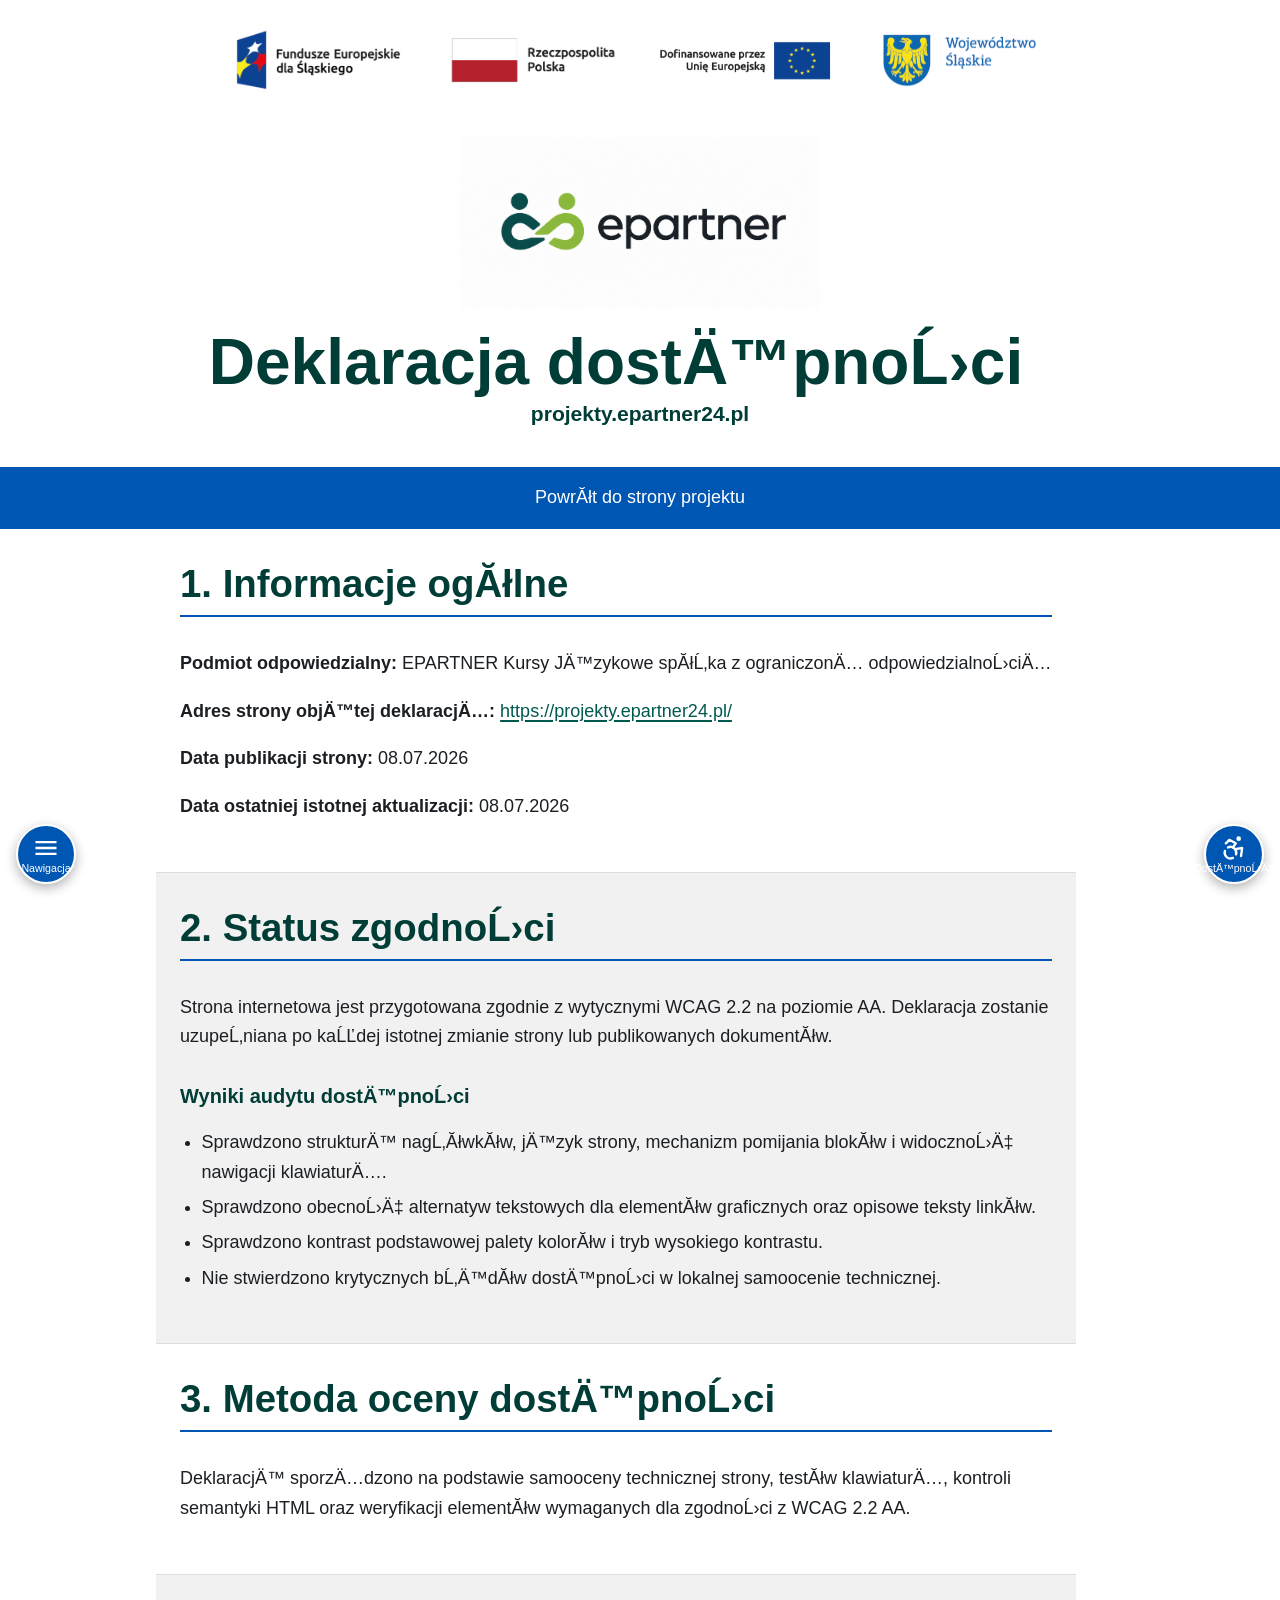
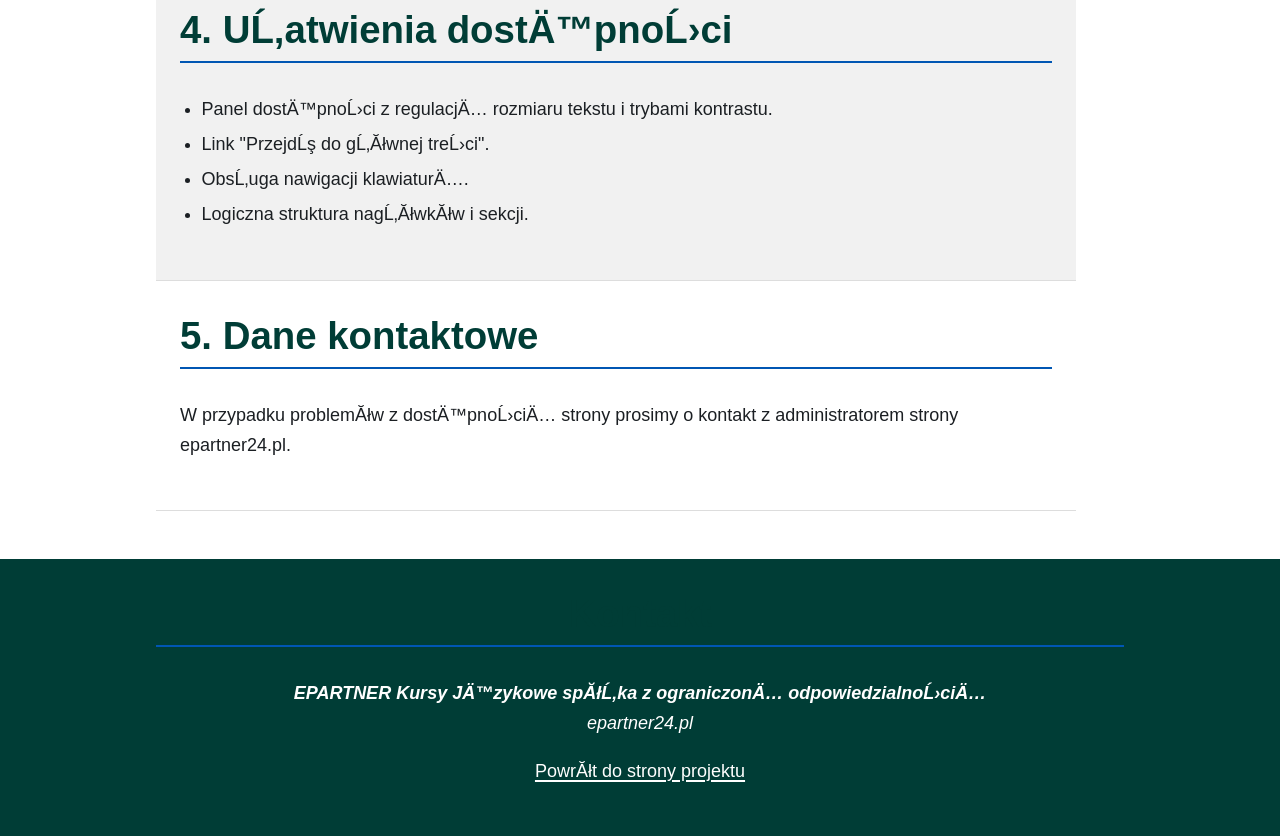
==== pages/deklaracja-dostepnosci.html @ f1dae32f "feat: initial projects epartner site" ====
﻿<!DOCTYPE html>
<html lang="pl">
<head>
    <meta charset="UTF-8">
    <meta name="viewport" content="width=device-width, initial-scale=1.0">
    <title>Deklaracja dostÄ™pnoĹ›ci - projekty.epartner24.pl</title>
    <meta name="description" content="Deklaracja dostÄ™pnoĹ›ci strony projekty.epartner24.pl.">
    <link rel="stylesheet" href="../css/styles.css">
    <link rel="stylesheet" href="../css/epartner.css">
</head>
<body data-theme="normal">
    <div class="panel-toggles">
        <button id="nav-panel-toggle" class="panel-toggle-btn left" aria-label="OtwĂłrz panel nawigacji"
            aria-controls="nav-panel" aria-expanded="false">
            <svg xmlns="http://www.w3.org/2000/svg" viewBox="0 0 24 24" fill="currentColor" aria-hidden="true">
                <path d="M3 18h18v-2H3v2zm0-5h18v-2H3v2zm0-7v2h18V6H3z"></path>
            </svg>
            <span>Nawigacja</span>
        </button>
        <button id="a11y-panel-toggle" class="panel-toggle-btn right" aria-label="OtwĂłrz panel dostÄ™pnoĹ›ci"
            aria-controls="a11y-panel" aria-expanded="false">
            <svg xmlns="http://www.w3.org/2000/svg" width="24" height="24" viewBox="0 0 24 24" fill="none"
                stroke="currentColor" stroke-width="2" stroke-linecap="round" stroke-linejoin="round"
                class="lucide lucide-accessibility-icon lucide-accessibility" aria-hidden="true">
                <circle cx="16" cy="4" r="1" />
                <path d="m18 19 1-7-6 1" />
                <path d="m5 8 3-3 5.5 3-2.36 3.5" />
                <path d="M4.24 14.5a5 5 0 0 0 6.88 6" />
                <path d="M13.76 17.5a5 5 0 0 0-6.88-6" />
            </svg>
            <span>DostÄ™pnoĹ›Ä‡</span>
        </button>
    </div>

    <div id="nav-panel" class="side-panel left" role="dialog" aria-modal="true" aria-labelledby="nav-panel-title"
        hidden>
        <div class="panel-header">
            <h3 id="nav-panel-title" tabindex="-1">Szybka nawigacja</h3>
            <button class="close-panel-btn" aria-label="Zamknij panel nawigacji">&times;</button>
        </div>
        <ul id="nav-panel-list">
        </ul>
    </div>

    <div id="a11y-panel" class="side-panel right" role="dialog" aria-modal="true" aria-labelledby="a11y-panel-title"
        hidden>
        <div class="panel-header">
            <h3 id="a11y-panel-title" tabindex="-1">Panel DostÄ™pnoĹ›ci</h3>
            <button class="close-panel-btn" aria-label="Zamknij panel dostÄ™pnoĹ›ci">&times;</button>
        </div>
        <div class="panel-content">
            <div class="control-group">
                <h4>Rozmiar czcionki</h4>
                <div class="font-controls">
                    <button id="font-decrease">A-</button>
                    <span id="font-size-value">100%</span>
                    <button id="font-increase">A+</button>
                </div>
            </div>
            <div class="control-group">
                <h4>Tryb wyĹ›wietlania</h4>
                <div class="theme-controls">
                    <button data-theme="normal" class="active">Normalny</button>
                    <button data-theme="high-contrast">Kontrast</button>
                    <button data-theme="monochrome">Monochromatyczny</button>
                    <button data-theme="dark">Ciemny</button>
                </div>
            </div>
            <div class="control-group">
                <h4>Czytanie tekstu</h4>
                <button id="reading-toggle" aria-pressed="false">WĹ‚Ä…cz czytanie</button>
            </div>
            <div class="control-group">
                <button id="reset-settings">Resetuj ustawienia</button>
            </div>
        </div>
    </div>

    <div id="keyboard-modal" class="modal-overlay" role="dialog" aria-modal="true"
        aria-labelledby="keyboard-modal-title" hidden>
        <div class="modal-content">
            <div class="modal-header">
                <h2 id="keyboard-modal-title" tabindex="-1">Nawigacja klawiaturÄ… jest aktywna</h2>
                <button class="close-modal-btn" aria-label="Zamknij okno">&times;</button>
            </div>
            <div class="modal-body">
                <p>UĹĽyj klawisza <strong>Tab</strong>, aby przechodziÄ‡ do kolejnych elementĂłw lub <strong>Shift + Tab</strong>, aby siÄ™ cofaÄ‡.</p>
                <p>Aby wĹ‚Ä…czyÄ‡ tryb czytania na gĹ‚os, otwĂłrz panel dostÄ™pnoĹ›ci i aktywuj opcjÄ™ "WĹ‚Ä…cz czytanie".</p>
                <p>WciĹ›nij <strong>Escape</strong>, aby zamknÄ…Ä‡ to okno.</p>
            </div>
        </div>
    </div>
    <a class="skip-link" href="#main-content">PrzejdĹş do gĹ‚Ăłwnej treĹ›ci</a>
    <header class="epartner-header">
        <div class="container">
            <div class="logos" role="img" aria-label="Logotypy: Fundusze Europejskie dla ĹšlÄ…skiego, Rzeczpospolita Polska, Unia Europejska, WojewĂłdztwo ĹšlÄ…skie">
                <img src="../media/images/kolory-pion-slaskie-rgb.png" alt="" aria-hidden="true">
                <img src="../media/images/kolory-pion-rzeczpospolita-polska-rgb.png" alt="" aria-hidden="true">
                <img src="../media/images/kolory-pion-unia-europejska-rgb.png" alt="" aria-hidden="true">
                <img src="../media/images/kolory-pion-wojewodztwo-slaskie.png" alt="" aria-hidden="true">
            </div>
            <a class="brand-link" href="../index.html" aria-label="Strona gĹ‚Ăłwna projektĂłw epartner">
                <img class="epartner-wordmark" src="../media/epartner-logo.png" alt="epartner">
            </a>
            <h1>Deklaracja dostÄ™pnoĹ›ci</h1>
            <h2 class="subtitle">projekty.epartner24.pl</h2>
        </div>
    </header>

    <nav aria-label="Nawigacja powrotu">
        <div class="container">
            <ul>
                <li><a href="../index.html">PowrĂłt do strony projektu</a></li>
            </ul>
        </div>
    </nav>

    <main id="main-content" class="container">
        <section id="a11y-informacje-ogolne" aria-labelledby="a11y-informacje-ogolne-heading">
            <h2 id="a11y-informacje-ogolne-heading">1. Informacje ogĂłlne</h2>
            <p><strong>Podmiot odpowiedzialny:</strong> EPARTNER Kursy JÄ™zykowe spĂłĹ‚ka z ograniczonÄ… odpowiedzialnoĹ›ciÄ…</p>
            <p><strong>Adres strony objÄ™tej deklaracjÄ…:</strong> <a href="https://projekty.epartner24.pl/">https://projekty.epartner24.pl/</a></p>
            <p><strong>Data publikacji strony:</strong> <time datetime="2026-07-08">08.07.2026</time></p>
            <p><strong>Data ostatniej istotnej aktualizacji:</strong> <time datetime="2026-07-08">08.07.2026</time></p>
        </section>

        <section id="a11y-status" aria-labelledby="a11y-status-heading">
            <h2 id="a11y-status-heading">2. Status zgodnoĹ›ci</h2>
            <p>Strona internetowa jest przygotowana zgodnie z wytycznymi WCAG 2.2 na poziomie AA. Deklaracja zostanie uzupeĹ‚niana po kaĹĽdej istotnej zmianie strony lub publikowanych dokumentĂłw.</p>
            <h3>Wyniki audytu dostÄ™pnoĹ›ci</h3>
            <ul>
                <li>Sprawdzono strukturÄ™ nagĹ‚ĂłwkĂłw, jÄ™zyk strony, mechanizm pomijania blokĂłw i widocznoĹ›Ä‡ nawigacji klawiaturÄ….</li>
                <li>Sprawdzono obecnoĹ›Ä‡ alternatyw tekstowych dla elementĂłw graficznych oraz opisowe teksty linkĂłw.</li>
                <li>Sprawdzono kontrast podstawowej palety kolorĂłw i tryb wysokiego kontrastu.</li>
                <li>Nie stwierdzono krytycznych bĹ‚Ä™dĂłw dostÄ™pnoĹ›ci w lokalnej samoocenie technicznej.</li>
            </ul>
        </section>

        <section id="a11y-metodologia" aria-labelledby="a11y-metodologia-heading">
            <h2 id="a11y-metodologia-heading">3. Metoda oceny dostÄ™pnoĹ›ci</h2>
            <p>DeklaracjÄ™ sporzÄ…dzono na podstawie samooceny technicznej strony, testĂłw klawiaturÄ…, kontroli semantyki HTML oraz weryfikacji elementĂłw wymaganych dla zgodnoĹ›ci z WCAG 2.2 AA.</p>
        </section>

        <section id="a11y-ulatwienia" aria-labelledby="a11y-ulatwienia-heading">
            <h2 id="a11y-ulatwienia-heading">4. UĹ‚atwienia dostÄ™pnoĹ›ci</h2>
            <ul>
                <li>Panel dostÄ™pnoĹ›ci z regulacjÄ… rozmiaru tekstu i trybami kontrastu.</li>
                <li>Link "PrzejdĹş do gĹ‚Ăłwnej treĹ›ci".</li>
                <li>ObsĹ‚uga nawigacji klawiaturÄ….</li>
                <li>Logiczna struktura nagĹ‚ĂłwkĂłw i sekcji.</li>
            </ul>
        </section>

        <section id="a11y-kontakt" aria-labelledby="a11y-kontakt-heading">
            <h2 id="a11y-kontakt-heading">5. Dane kontaktowe</h2>
            <p>W przypadku problemĂłw z dostÄ™pnoĹ›ciÄ… strony prosimy o kontakt z administratorem strony epartner24.pl.</p>
        </section>
    </main>

    <footer id="kontakt" class="site-footer">
        <div class="container">
            <h2>Kontakt</h2>
            <address>
                <strong>EPARTNER Kursy JÄ™zykowe spĂłĹ‚ka z ograniczonÄ… odpowiedzialnoĹ›ciÄ…</strong><br>
                epartner24.pl
            </address>
            <p><a href="../index.html">PowrĂłt do strony projektu</a></p>
        </div>
    </footer>
    <script src="../js/main.js"></script>
</body>
</html>
---- css/styles.css ----
:root {
    --text-color: #333;
    --background-color: #fff;
    --primary-color: #0056b3;
    --header-bg: #f8f9fa;
    --section-bg-odd: #ffffff;
    --section-bg-even: #f1f1f1;
    --border-color: #ddd;
    --focus-outline: #0056b3;
    --focus-bg: #0056b3;
    --focus-text: #ffffff;
}

body[data-theme="high-contrast"] {
    --text-color: #000;
    --background-color: #fff;
    --primary-color: #000;
    --header-bg: #fff;
    --section-bg-odd: #fff;
    --section-bg-even: #fff;
    --border-color: #000;
    --focus-outline: #0000ff;
    --focus-bg: #0000ff;
    --focus-text: #ffff00;
}
body[data-theme="monochrome"] {
    --text-color: #000;
    --background-color: #fff;
    --primary-color: #000;
    --header-bg: #f0f0f0;
    --section-bg-odd: #fff;
    --section-bg-even: #f0f0f0;
    --border-color: #000;
    --focus-outline: #000;
    --focus-bg: #000;
    --focus-text: #fff;
}
body[data-theme="dark"] {
    --text-color: #eee;
    --background-color: #121212;
    --primary-color: #bb86fc;
    --header-bg: #1e1e1e;
    --section-bg-odd: #1e1e1e;
    --section-bg-even: #2a2a2a;
    --border-color: #555;
    --focus-outline: #03dac6;
    --focus-bg: #03dac6;
    --focus-text: #000;
}
body[data-theme="dark"] nav a {
    color: #e0e0e0;
}
body[data-theme="dark"] .panel-toggle-btn {
    background-color: var(--primary-color);
    color: #000;
}

/* POPRAWKA: Kolory panelu dostępności w trybie ciemnym */
body[data-theme="dark"] .panel-content,
body[data-theme="dark"] .panel-content h4,
body[data-theme="dark"] .panel-content button,
body[data-theme="dark"] .panel-content span {
    color: var(--text-color);
}
body[data-theme="dark"] .panel-content button {
    background-color: var(--section-bg-even);
    border-color: var(--border-color);
}

/* POPRAWKA: Filtr monochromatyczny tylko na treść, nie na panele */
body.monochrome > header,
body.monochrome > nav,
body.monochrome > main,
body.monochrome > footer {
    filter: grayscale(100%);
}

body { font-family: -apple-system, BlinkMacSystemFont, "Segoe UI", Roboto, Helvetica, Arial, sans-serif; line-height: 1.6; margin: 0; padding: 0; background-color: var(--background-color); color: var(--text-color); transition: background-color 0.3s, color 0.3s; }
[hidden] { display: none !important; }
.container { max-width: 1000px; margin: 0 auto; padding: 0 1rem; }

/* POPRAWKA: Lepszy, uniwersalny styl fokusu */
*:focus-visible {
    outline: 3px solid var(--focus-outline) !important;
    outline-offset: 2px;
    background-color: var(--focus-bg) !important;
    color: var(--focus-text) !important;
    box-shadow: 0 0 5px var(--focus-outline);
}
*:focus-visible strong, *:focus-visible a { color: inherit !important; }

/* POPRAWKA: Mocniejszy styl fokusu dla nawigacji - widoczny we wszystkich trybach */
nav a:focus-visible {
    outline: 4px solid var(--focus-outline) !important;
    outline-offset: -2px;
    background-color: var(--focus-bg) !important;
    color: var(--focus-text) !important;
    box-shadow: inset 0 0 0 2px var(--focus-text), 0 0 8px var(--focus-outline) !important;
    border-radius: 2px;
}

/* POPRAWKA: Specjalne style dla trybu normalnego i monochromatycznego */
body[data-theme="normal"] nav a:focus-visible,
body[data-theme="monochrome"] nav a:focus-visible {
    outline: 4px solid #000 !important;
    background-color: #000 !important;
    color: #fff !important;
    box-shadow: inset 0 0 0 2px #fff, 0 0 8px #000 !important;
}

body[data-theme="high-contrast"] nav a:focus-visible {
    outline: 4px solid #0000ff !important;
    background-color: #0000ff !important;
    color: #ffff00 !important;
    box-shadow: inset 0 0 0 2px #ffff00, 0 0 8px #0000ff !important;
}

body[data-theme="dark"] nav a:focus-visible {
    outline: 4px solid #03dac6 !important;
    background-color: #03dac6 !important;
    color: #000 !important;
    box-shadow: inset 0 0 0 2px #000, 0 0 8px #03dac6 !important;
}

.skip-link { position: absolute; top: -1000px; left: 10px; background: var(--primary-color); color: white; padding: 10px; z-index: 9999; }
.skip-link:focus { top: 10px; }

.panel-toggles { position: fixed; bottom: 1rem; left: 1rem; right: 1rem; display: flex; justify-content: space-between; z-index: 1998; pointer-events: none; }
.panel-toggle-btn { background: var(--primary-color); color: white; border: 2px solid white; border-radius: 50%; width: 60px; height: 60px; cursor: pointer; display: flex; flex-direction: column; justify-content: center; align-items: center; box-shadow: 0 4px 12px rgba(0,0,0,0.3); pointer-events: auto; }
.panel-toggle-btn svg { width: 28px; height: 28px; }
.panel-toggle-btn span { font-size: 0.8em; }

.side-panel { position: fixed; top: 0; width: 320px; max-width: 90vw; height: 100%; background: var(--background-color); box-shadow: 0 0 20px rgba(0,0,0,0.3); z-index: 2000; display: flex; flex-direction: column; transition: transform 0.3s ease-in-out; border: 1px solid var(--border-color); }
.side-panel.left { left: 0; transform: translateX(-100%); }
.side-panel.right { right: 0; transform: translateX(100%); }
.side-panel:not([hidden]) { transform: translateX(0); }
.panel-header { display: flex; justify-content: space-between; align-items: center; padding: 0.5rem 1rem; border-bottom: 1px solid var(--border-color); background-color: var(--header-bg); }
.panel-header h3 { margin: 0; }
.close-panel-btn { font-size: 1.5rem; background: transparent; border: none; cursor: pointer; padding: 0.5rem; color: var(--text-color); }
.panel-content, #nav-panel-list { padding: 1rem; overflow-y: auto; }
#nav-panel-list { list-style: none; margin: 0; }
#nav-panel-list a { display: block; padding: 0.75rem; text-decoration: none; color: var(--text-color); border-bottom: 1px solid var(--border-color); }

.control-group { margin-bottom: 1.5rem; }
.control-group h4 { margin: 0 0 0.75rem; color: var(--primary-color); }
.font-controls { display: flex; align-items: center; justify-content: space-between; }
/* POPRAWKA: Lepsze stylowanie przycisków A- i A+ */
.font-controls button { 
    font-size: 1rem; 
    width: 45px; 
    height: 40px; 
    display: flex;
    align-items: center;
    justify-content: center;
    font-weight: bold;
    border-radius: 4px;
}
#font-size-value {
    font-weight: bold;
    text-align: center;
    min-width: 50px;
}
.theme-controls { display: grid; grid-template-columns: 1fr 1fr; gap: 0.5rem; }
#reset-settings, #reading-toggle { width: 100%; }
button { padding: 0.5em 1em; cursor: pointer; border: 1px solid var(--border-color); background: var(--section-bg-even); color: var(--text-color); }
.theme-controls button.active { border-color: var(--primary-color); border-width: 2px; }

.modal-overlay { position: fixed; top: 0; left: 0; width: 100%; height: 100%; background: rgba(0,0,0,0.7); z-index: 2500; display: flex; justify-content: center; align-items: center; }
.modal-content { background: var(--background-color); padding: 2rem; border-radius: 8px; max-width: 600px; width: 90%; }
.modal-header { display: flex; justify-content: space-between; align-items: center; border-bottom: 1px solid var(--border-color); padding-bottom: 1rem; margin-bottom: 1rem; }
.close-modal-btn { font-size: 2rem; background: none; border: none; cursor: pointer; color: var(--text-color); }

header, footer { text-align: center; padding: 1.5rem 0; background-color: var(--header-bg); }
.logos { display: flex; flex-wrap: wrap; justify-content: center; align-items: center; gap: 2rem; margin-bottom: 1.5rem; }
/* POPRAWKA: Naprawienie skalowania obrazów w bannerze */
.logos img { 
    max-height: 80px; 
    height: auto; 
    max-width: 180px; 
    object-fit: contain; 
}

/* POPRAWKA: Logo główne - szerokość jak 4 logo + gaps z responsywnością */
.centered-logo img { 
    max-height: 100px; 
    height: auto; 
    /* 4 logo po 180px + 3 gaps po 2rem = 720px + 6rem ≈ 816px */
    max-width: min(816px, 95vw); 
    width: 100%;
    object-fit: contain; 
}

/* Responsywność dla mniejszych ekranów */
@media (max-width: 768px) {
    .logos img {
        max-width: 140px;
        max-height: 60px;
    }
    
    .centered-logo img {
        /* 4 logo po 140px + gaps = 560px + gaps ≈ 650px */
        max-width: min(650px, 95vw);
        max-height: 80px;
    }
}

@media (max-width: 480px) {
    .logos img {
        max-width: 120px;
        max-height: 50px;
    }
    
    .centered-logo img {
        /* Na małych ekranach logo może być mniejsze */
        max-width: 95vw;
        max-height: 70px;
    }
}

nav { background-color: var(--primary-color); }
nav ul { display: flex; justify-content: center; list-style: none; margin: 0; padding: 0; flex-wrap: wrap; }
nav a { color: white; text-decoration: none; padding: 1rem; display: block; }
main { padding: 2rem 0; }
section { padding: 2rem 1.5rem; border-bottom: 1px solid var(--border-color); }
section:nth-of-type(even) { background-color: var(--section-bg-even); }
h2 { border-bottom: 2px solid var(--primary-color); padding-bottom: 0.5rem; margin-top: 0; }
h2.subtitle { border-bottom: none; padding-bottom: 0; font-size: 1.17em; font-weight: bold; }
.document-link-wrapper { margin-bottom: 1rem; }
.file-info { font-size: 0.9rem; color: var(--text-color); opacity: 0.8; }
---- css/epartner.css ----
﻿:root {
  --brand: #00594f;
  --brand-dark: #003d36;
  --accent: #2f7d20;
  --accent-soft: #e8f3e5;
  --text: #1b1f23;
  --muted: #4f5b57;
  --surface: #ffffff;
  --surface-muted: #f4f8f6;
  --border: #c9d8d2;
  --focus: #ffbf47;
}

* {
  box-sizing: border-box;
}

html {
  scroll-behavior: smooth;
}

body {
  margin: 0;
  color: var(--text);
  background: var(--surface);
  font-family: Arial, Helvetica, sans-serif;
  font-size: 18px;
  line-height: 1.65;
}

a {
  color: var(--brand);
  text-decoration-thickness: 0.12em;
  text-underline-offset: 0.18em;
}

a:hover {
  color: var(--accent);
}

a:focus-visible,
button:focus-visible {
  outline: 4px solid var(--focus);
  outline-offset: 4px;
}

.skip-link {
  position: absolute;
  left: 1rem;
  top: 1rem;
  z-index: 10;
  transform: translateY(-180%);
  background: var(--focus);
  color: #111;
  padding: 0.75rem 1rem;
  font-weight: 700;
}

.skip-link:focus {
  transform: translateY(0);
}

.site-header {
  border-bottom: 1px solid var(--border);
  background: var(--surface);
}

.container {
  width: min(1120px, calc(100% - 2rem));
  margin: 0 auto;
}

.header-inner {
  display: flex;
  align-items: center;
  justify-content: space-between;
  gap: 1.5rem;
  padding: 1rem 0;
}

.brand-link {
  display: inline-flex;
  align-items: center;
}

.brand-logo {
  width: min(310px, 58vw);
  height: auto;
  display: block;
}

.top-nav ul {
  display: flex;
  flex-wrap: wrap;
  gap: 0.5rem 1rem;
  margin: 0;
  padding: 0;
  list-style: none;
}

.top-nav a {
  font-weight: 700;
}

.hero {
  background: var(--surface-muted);
  border-bottom: 1px solid var(--border);
  padding: clamp(2rem, 6vw, 4.5rem) 0;
}

.hero p {
  max-width: 760px;
  margin: 1rem 0 0;
  color: var(--muted);
  font-size: clamp(1.05rem, 2vw, 1.25rem);
}

h1,
h2,
h3 {
  line-height: 1.2;
  color: var(--brand-dark);
}

h1 {
  max-width: 920px;
  margin: 0;
  font-size: clamp(2rem, 5vw, 4rem);
}

h2 {
  margin-top: 0;
  font-size: clamp(1.7rem, 3vw, 2.5rem);
}

h3 {
  margin-top: 2rem;
  font-size: 1.25rem;
}

main {
  padding: clamp(2rem, 5vw, 4rem) 0;
}

section {
  max-width: 920px;
}

section ul {
  padding-left: 1.35rem;
}

section li + li {
  margin-top: 0.35rem;
}

.documents {
  margin-top: 2.5rem;
  padding: 1.5rem;
  border: 1px solid var(--border);
  border-radius: 8px;
  background: var(--surface-muted);
}

.documents ul {
  display: grid;
  gap: 0.75rem;
  margin: 1rem 0 0;
  padding: 0;
  list-style: none;
}

.documents a {
  display: block;
  min-height: 44px;
  padding: 0.75rem 1rem;
  border-left: 5px solid var(--accent);
  background: var(--surface);
  color: var(--brand-dark);
  font-weight: 700;
}

.site-footer {
  margin-top: 3rem;
  padding: 2rem 0;
  color: #ffffff;
  background: var(--brand-dark);
}

.site-footer a {
  color: #ffffff;
}

.epartner-header {
  background: var(--surface);
}

.epartner-header .logos {
  margin-bottom: 1rem;
}

.epartner-wordmark {
  width: min(360px, 70vw);
  height: auto;
  display: block;
  margin: 1.5rem auto 1rem;
}

body[data-theme="high-contrast"] .documents a {
  background: #000000;
  color: #ffffff;
  border-color: #ffff00;
}

@media (max-width: 760px) {
  body {
    font-size: 17px;
  }

  .header-inner {
    align-items: flex-start;
    flex-direction: column;
  }

  .top-nav ul {
    flex-direction: column;
  }
}
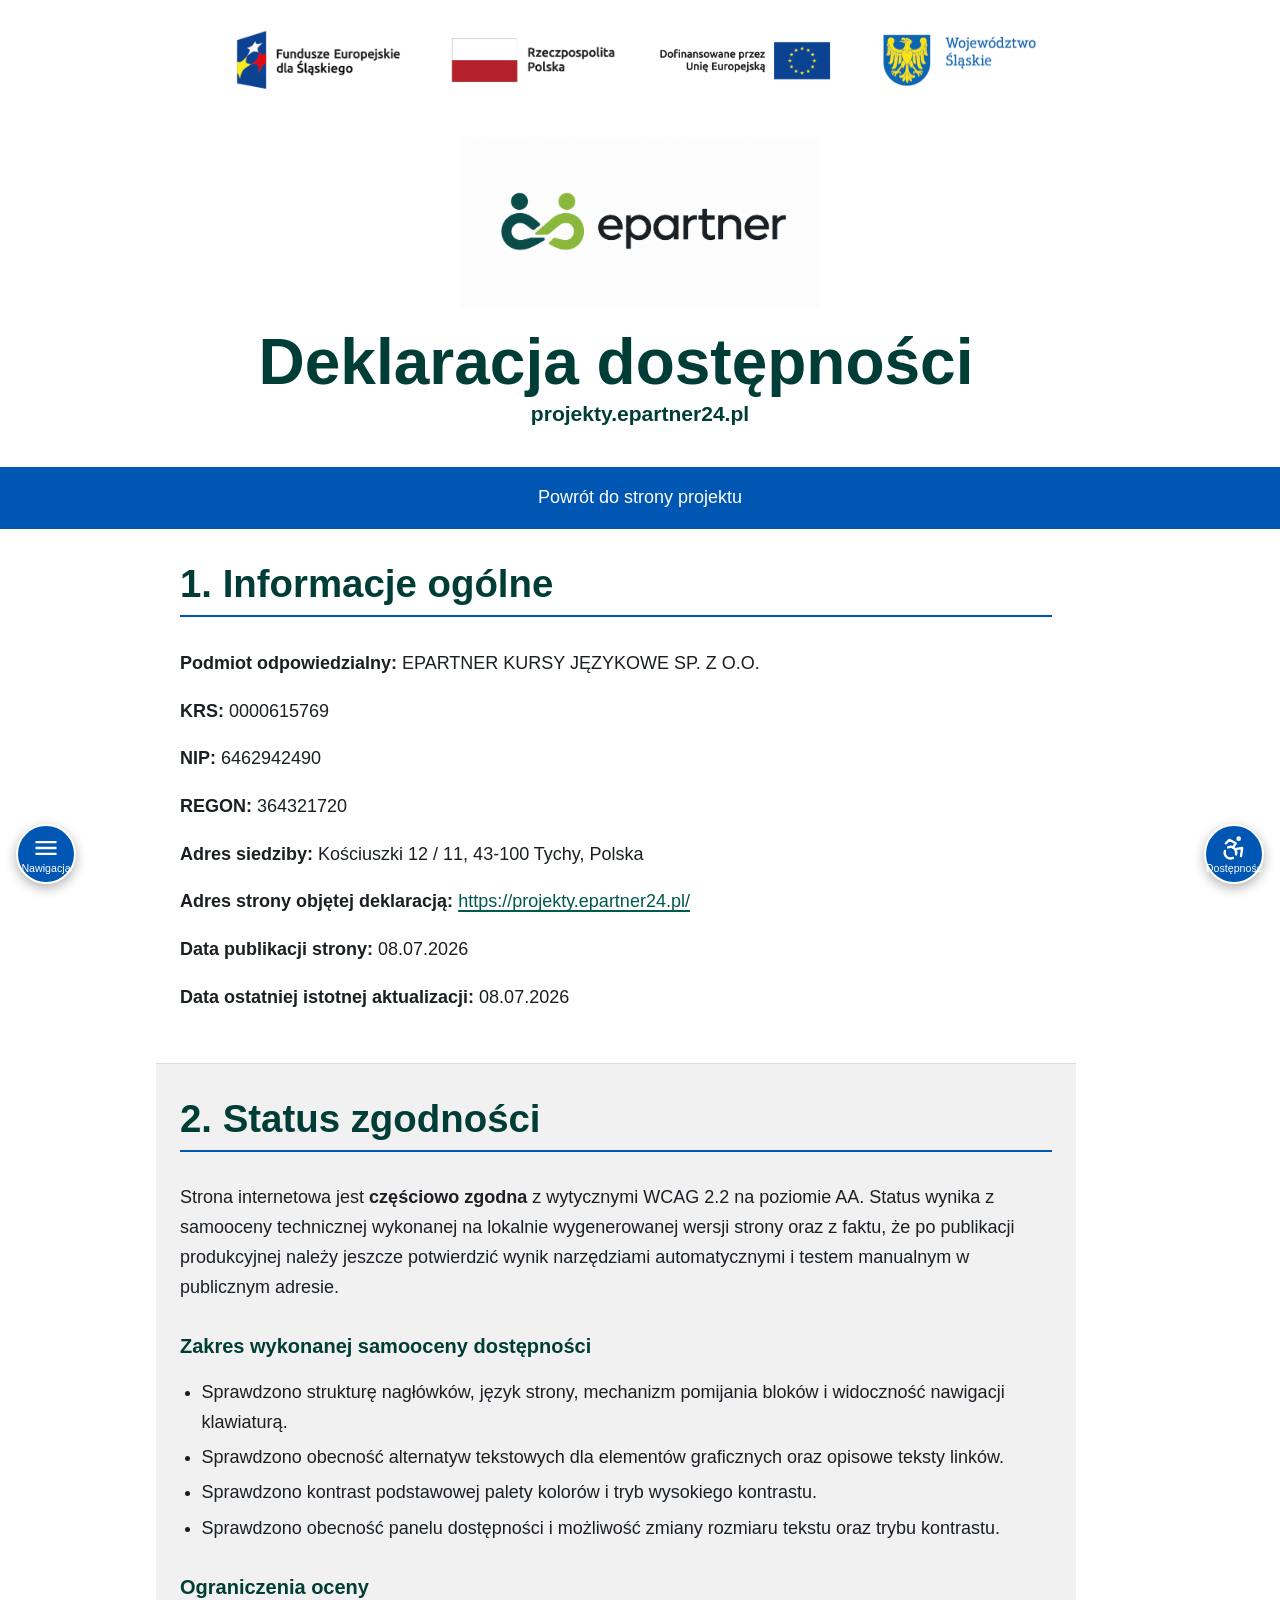
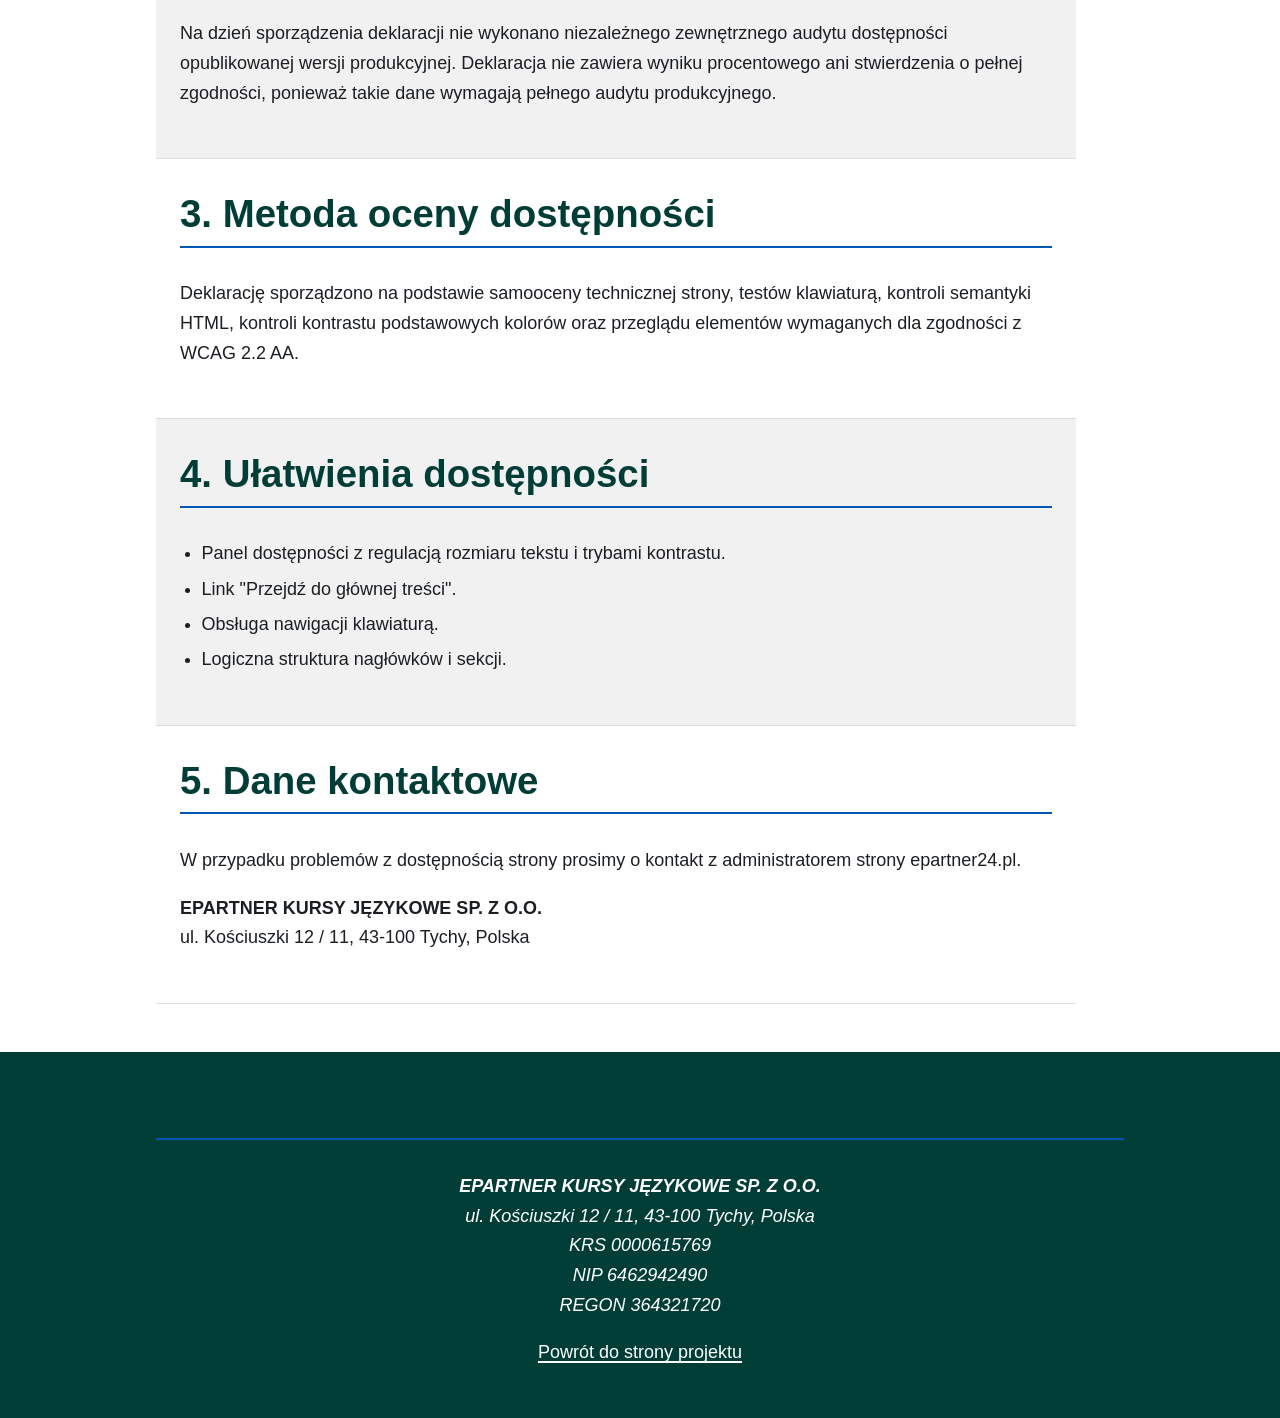
==== commit d4cc42d4: "fix: repair encoding and accessibility declaration" ====
--- a/pages/deklaracja-dostepnosci.html
+++ b/pages/deklaracja-dostepnosci.html
@@ -3,21 +3,21 @@
 <head>
     <meta charset="UTF-8">
     <meta name="viewport" content="width=device-width, initial-scale=1.0">
-    <title>Deklaracja dostÄ™pnoĹ›ci - projekty.epartner24.pl</title>
-    <meta name="description" content="Deklaracja dostÄ™pnoĹ›ci strony projekty.epartner24.pl.">
+    <title>Deklaracja dostępności - projekty.epartner24.pl</title>
+    <meta name="description" content="Deklaracja dostępności strony projekty.epartner24.pl.">
     <link rel="stylesheet" href="../css/styles.css">
     <link rel="stylesheet" href="../css/epartner.css">
 </head>
 <body data-theme="normal">
     <div class="panel-toggles">
-        <button id="nav-panel-toggle" class="panel-toggle-btn left" aria-label="OtwĂłrz panel nawigacji"
+        <button id="nav-panel-toggle" class="panel-toggle-btn left" aria-label="Otwórz panel nawigacji"
             aria-controls="nav-panel" aria-expanded="false">
             <svg xmlns="http://www.w3.org/2000/svg" viewBox="0 0 24 24" fill="currentColor" aria-hidden="true">
                 <path d="M3 18h18v-2H3v2zm0-5h18v-2H3v2zm0-7v2h18V6H3z"></path>
             </svg>
             <span>Nawigacja</span>
         </button>
-        <button id="a11y-panel-toggle" class="panel-toggle-btn right" aria-label="OtwĂłrz panel dostÄ™pnoĹ›ci"
+        <button id="a11y-panel-toggle" class="panel-toggle-btn right" aria-label="Otwórz panel dostępności"
             aria-controls="a11y-panel" aria-expanded="false">
             <svg xmlns="http://www.w3.org/2000/svg" width="24" height="24" viewBox="0 0 24 24" fill="none"
                 stroke="currentColor" stroke-width="2" stroke-linecap="round" stroke-linejoin="round"
@@ -28,7 +28,7 @@
                 <path d="M4.24 14.5a5 5 0 0 0 6.88 6" />
                 <path d="M13.76 17.5a5 5 0 0 0-6.88-6" />
             </svg>
-            <span>DostÄ™pnoĹ›Ä‡</span>
+            <span>Dostępność</span>
         </button>
     </div>
 
@@ -45,8 +45,8 @@
     <div id="a11y-panel" class="side-panel right" role="dialog" aria-modal="true" aria-labelledby="a11y-panel-title"
         hidden>
         <div class="panel-header">
-            <h3 id="a11y-panel-title" tabindex="-1">Panel DostÄ™pnoĹ›ci</h3>
-            <button class="close-panel-btn" aria-label="Zamknij panel dostÄ™pnoĹ›ci">&times;</button>
+            <h3 id="a11y-panel-title" tabindex="-1">Panel Dostępności</h3>
+            <button class="close-panel-btn" aria-label="Zamknij panel dostępności">&times;</button>
         </div>
         <div class="panel-content">
             <div class="control-group">
@@ -58,7 +58,7 @@
                 </div>
             </div>
             <div class="control-group">
-                <h4>Tryb wyĹ›wietlania</h4>
+                <h4>Tryb wyświetlania</h4>
                 <div class="theme-controls">
                     <button data-theme="normal" class="active">Normalny</button>
                     <button data-theme="high-contrast">Kontrast</button>
@@ -68,7 +68,7 @@
             </div>
             <div class="control-group">
                 <h4>Czytanie tekstu</h4>
-                <button id="reading-toggle" aria-pressed="false">WĹ‚Ä…cz czytanie</button>
+                <button id="reading-toggle" aria-pressed="false">Włącz czytanie</button>
             </div>
             <div class="control-group">
                 <button id="reset-settings">Resetuj ustawienia</button>
@@ -80,29 +80,29 @@
         aria-labelledby="keyboard-modal-title" hidden>
         <div class="modal-content">
             <div class="modal-header">
-                <h2 id="keyboard-modal-title" tabindex="-1">Nawigacja klawiaturÄ… jest aktywna</h2>
+                <h2 id="keyboard-modal-title" tabindex="-1">Nawigacja klawiaturą jest aktywna</h2>
                 <button class="close-modal-btn" aria-label="Zamknij okno">&times;</button>
             </div>
             <div class="modal-body">
-                <p>UĹĽyj klawisza <strong>Tab</strong>, aby przechodziÄ‡ do kolejnych elementĂłw lub <strong>Shift + Tab</strong>, aby siÄ™ cofaÄ‡.</p>
-                <p>Aby wĹ‚Ä…czyÄ‡ tryb czytania na gĹ‚os, otwĂłrz panel dostÄ™pnoĹ›ci i aktywuj opcjÄ™ "WĹ‚Ä…cz czytanie".</p>
-                <p>WciĹ›nij <strong>Escape</strong>, aby zamknÄ…Ä‡ to okno.</p>
+                <p>Użyj klawisza <strong>Tab</strong>, aby przechodzić do kolejnych elementów lub <strong>Shift + Tab</strong>, aby się cofać.</p>
+                <p>Aby włączyć tryb czytania na głos, otwórz panel dostępności i aktywuj opcję "Włącz czytanie".</p>
+                <p>Wciśnij <strong>Escape</strong>, aby zamknąć to okno.</p>
             </div>
         </div>
     </div>
-    <a class="skip-link" href="#main-content">PrzejdĹş do gĹ‚Ăłwnej treĹ›ci</a>
+    <a class="skip-link" href="#main-content">Przejdź do głównej treści</a>
     <header class="epartner-header">
         <div class="container">
-            <div class="logos" role="img" aria-label="Logotypy: Fundusze Europejskie dla ĹšlÄ…skiego, Rzeczpospolita Polska, Unia Europejska, WojewĂłdztwo ĹšlÄ…skie">
+            <div class="logos" role="img" aria-label="Logotypy: Fundusze Europejskie dla Śląskiego, Rzeczpospolita Polska, Unia Europejska, Województwo Śląskie">
                 <img src="../media/images/kolory-pion-slaskie-rgb.png" alt="" aria-hidden="true">
                 <img src="../media/images/kolory-pion-rzeczpospolita-polska-rgb.png" alt="" aria-hidden="true">
                 <img src="../media/images/kolory-pion-unia-europejska-rgb.png" alt="" aria-hidden="true">
                 <img src="../media/images/kolory-pion-wojewodztwo-slaskie.png" alt="" aria-hidden="true">
             </div>
-            <a class="brand-link" href="../index.html" aria-label="Strona gĹ‚Ăłwna projektĂłw epartner">
+            <a class="brand-link" href="../index.html" aria-label="Strona główna projektów epartner">
                 <img class="epartner-wordmark" src="../media/epartner-logo.png" alt="epartner">
             </a>
-            <h1>Deklaracja dostÄ™pnoĹ›ci</h1>
+            <h1>Deklaracja dostępności</h1>
             <h2 class="subtitle">projekty.epartner24.pl</h2>
         </div>
     </header>
@@ -110,50 +110,58 @@
     <nav aria-label="Nawigacja powrotu">
         <div class="container">
             <ul>
-                <li><a href="../index.html">PowrĂłt do strony projektu</a></li>
+                <li><a href="../index.html">Powrót do strony projektu</a></li>
             </ul>
         </div>
     </nav>
 
     <main id="main-content" class="container">
         <section id="a11y-informacje-ogolne" aria-labelledby="a11y-informacje-ogolne-heading">
-            <h2 id="a11y-informacje-ogolne-heading">1. Informacje ogĂłlne</h2>
-            <p><strong>Podmiot odpowiedzialny:</strong> EPARTNER Kursy JÄ™zykowe spĂłĹ‚ka z ograniczonÄ… odpowiedzialnoĹ›ciÄ…</p>
-            <p><strong>Adres strony objÄ™tej deklaracjÄ…:</strong> <a href="https://projekty.epartner24.pl/">https://projekty.epartner24.pl/</a></p>
+            <h2 id="a11y-informacje-ogolne-heading">1. Informacje ogólne</h2>
+            <p><strong>Podmiot odpowiedzialny:</strong> EPARTNER KURSY JĘZYKOWE SP. Z O.O.</p>
+            <p><strong>KRS:</strong> 0000615769</p>
+            <p><strong>NIP:</strong> 6462942490</p>
+            <p><strong>REGON:</strong> 364321720</p>
+            <p><strong>Adres siedziby:</strong> Kościuszki 12 / 11, 43-100 Tychy, Polska</p>
+            <p><strong>Adres strony objętej deklaracją:</strong> <a href="https://projekty.epartner24.pl/">https://projekty.epartner24.pl/</a></p>
             <p><strong>Data publikacji strony:</strong> <time datetime="2026-07-08">08.07.2026</time></p>
             <p><strong>Data ostatniej istotnej aktualizacji:</strong> <time datetime="2026-07-08">08.07.2026</time></p>
         </section>
 
         <section id="a11y-status" aria-labelledby="a11y-status-heading">
-            <h2 id="a11y-status-heading">2. Status zgodnoĹ›ci</h2>
-            <p>Strona internetowa jest przygotowana zgodnie z wytycznymi WCAG 2.2 na poziomie AA. Deklaracja zostanie uzupeĹ‚niana po kaĹĽdej istotnej zmianie strony lub publikowanych dokumentĂłw.</p>
-            <h3>Wyniki audytu dostÄ™pnoĹ›ci</h3>
+            <h2 id="a11y-status-heading">2. Status zgodności</h2>
+            <p>Strona internetowa jest <strong>częściowo zgodna</strong> z wytycznymi WCAG 2.2 na poziomie AA. Status wynika z samooceny technicznej wykonanej na lokalnie wygenerowanej wersji strony oraz z faktu, że po publikacji produkcyjnej należy jeszcze potwierdzić wynik narzędziami automatycznymi i testem manualnym w publicznym adresie.</p>
+            <h3>Zakres wykonanej samooceny dostępności</h3>
             <ul>
-                <li>Sprawdzono strukturÄ™ nagĹ‚ĂłwkĂłw, jÄ™zyk strony, mechanizm pomijania blokĂłw i widocznoĹ›Ä‡ nawigacji klawiaturÄ….</li>
-                <li>Sprawdzono obecnoĹ›Ä‡ alternatyw tekstowych dla elementĂłw graficznych oraz opisowe teksty linkĂłw.</li>
-                <li>Sprawdzono kontrast podstawowej palety kolorĂłw i tryb wysokiego kontrastu.</li>
-                <li>Nie stwierdzono krytycznych bĹ‚Ä™dĂłw dostÄ™pnoĹ›ci w lokalnej samoocenie technicznej.</li>
+                <li>Sprawdzono strukturę nagłówków, język strony, mechanizm pomijania bloków i widoczność nawigacji klawiaturą.</li>
+                <li>Sprawdzono obecność alternatyw tekstowych dla elementów graficznych oraz opisowe teksty linków.</li>
+                <li>Sprawdzono kontrast podstawowej palety kolorów i tryb wysokiego kontrastu.</li>
+                <li>Sprawdzono obecność panelu dostępności i możliwość zmiany rozmiaru tekstu oraz trybu kontrastu.</li>
             </ul>
+            <h3>Ograniczenia oceny</h3>
+            <p>Na dzień sporządzenia deklaracji nie wykonano niezależnego zewnętrznego audytu dostępności opublikowanej wersji produkcyjnej. Deklaracja nie zawiera wyniku procentowego ani stwierdzenia o pełnej zgodności, ponieważ takie dane wymagają pełnego audytu produkcyjnego.</p>
         </section>
 
         <section id="a11y-metodologia" aria-labelledby="a11y-metodologia-heading">
-            <h2 id="a11y-metodologia-heading">3. Metoda oceny dostÄ™pnoĹ›ci</h2>
-            <p>DeklaracjÄ™ sporzÄ…dzono na podstawie samooceny technicznej strony, testĂłw klawiaturÄ…, kontroli semantyki HTML oraz weryfikacji elementĂłw wymaganych dla zgodnoĹ›ci z WCAG 2.2 AA.</p>
+            <h2 id="a11y-metodologia-heading">3. Metoda oceny dostępności</h2>
+            <p>Deklarację sporządzono na podstawie samooceny technicznej strony, testów klawiaturą, kontroli semantyki HTML, kontroli kontrastu podstawowych kolorów oraz przeglądu elementów wymaganych dla zgodności z WCAG 2.2 AA.</p>
         </section>
 
         <section id="a11y-ulatwienia" aria-labelledby="a11y-ulatwienia-heading">
-            <h2 id="a11y-ulatwienia-heading">4. UĹ‚atwienia dostÄ™pnoĹ›ci</h2>
+            <h2 id="a11y-ulatwienia-heading">4. Ułatwienia dostępności</h2>
             <ul>
-                <li>Panel dostÄ™pnoĹ›ci z regulacjÄ… rozmiaru tekstu i trybami kontrastu.</li>
-                <li>Link "PrzejdĹş do gĹ‚Ăłwnej treĹ›ci".</li>
-                <li>ObsĹ‚uga nawigacji klawiaturÄ….</li>
-                <li>Logiczna struktura nagĹ‚ĂłwkĂłw i sekcji.</li>
+                <li>Panel dostępności z regulacją rozmiaru tekstu i trybami kontrastu.</li>
+                <li>Link "Przejdź do głównej treści".</li>
+                <li>Obsługa nawigacji klawiaturą.</li>
+                <li>Logiczna struktura nagłówków i sekcji.</li>
             </ul>
         </section>
 
         <section id="a11y-kontakt" aria-labelledby="a11y-kontakt-heading">
             <h2 id="a11y-kontakt-heading">5. Dane kontaktowe</h2>
-            <p>W przypadku problemĂłw z dostÄ™pnoĹ›ciÄ… strony prosimy o kontakt z administratorem strony epartner24.pl.</p>
+            <p>W przypadku problemów z dostępnością strony prosimy o kontakt z administratorem strony epartner24.pl.</p>
+            <p><strong>EPARTNER KURSY JĘZYKOWE SP. Z O.O.</strong><br>
+            ul. Kościuszki 12 / 11, 43-100 Tychy, Polska</p>
         </section>
     </main>
 
@@ -161,10 +169,13 @@
         <div class="container">
             <h2>Kontakt</h2>
             <address>
-                <strong>EPARTNER Kursy JÄ™zykowe spĂłĹ‚ka z ograniczonÄ… odpowiedzialnoĹ›ciÄ…</strong><br>
-                epartner24.pl
+                <strong>EPARTNER KURSY JĘZYKOWE SP. Z O.O.</strong><br>
+                ul. Kościuszki 12 / 11, 43-100 Tychy, Polska<br>
+                KRS 0000615769<br>
+                NIP 6462942490<br>
+                REGON 364321720
             </address>
-            <p><a href="../index.html">PowrĂłt do strony projektu</a></p>
+            <p><a href="../index.html">Powrót do strony projektu</a></p>
         </div>
     </footer>
     <script src="../js/main.js"></script>
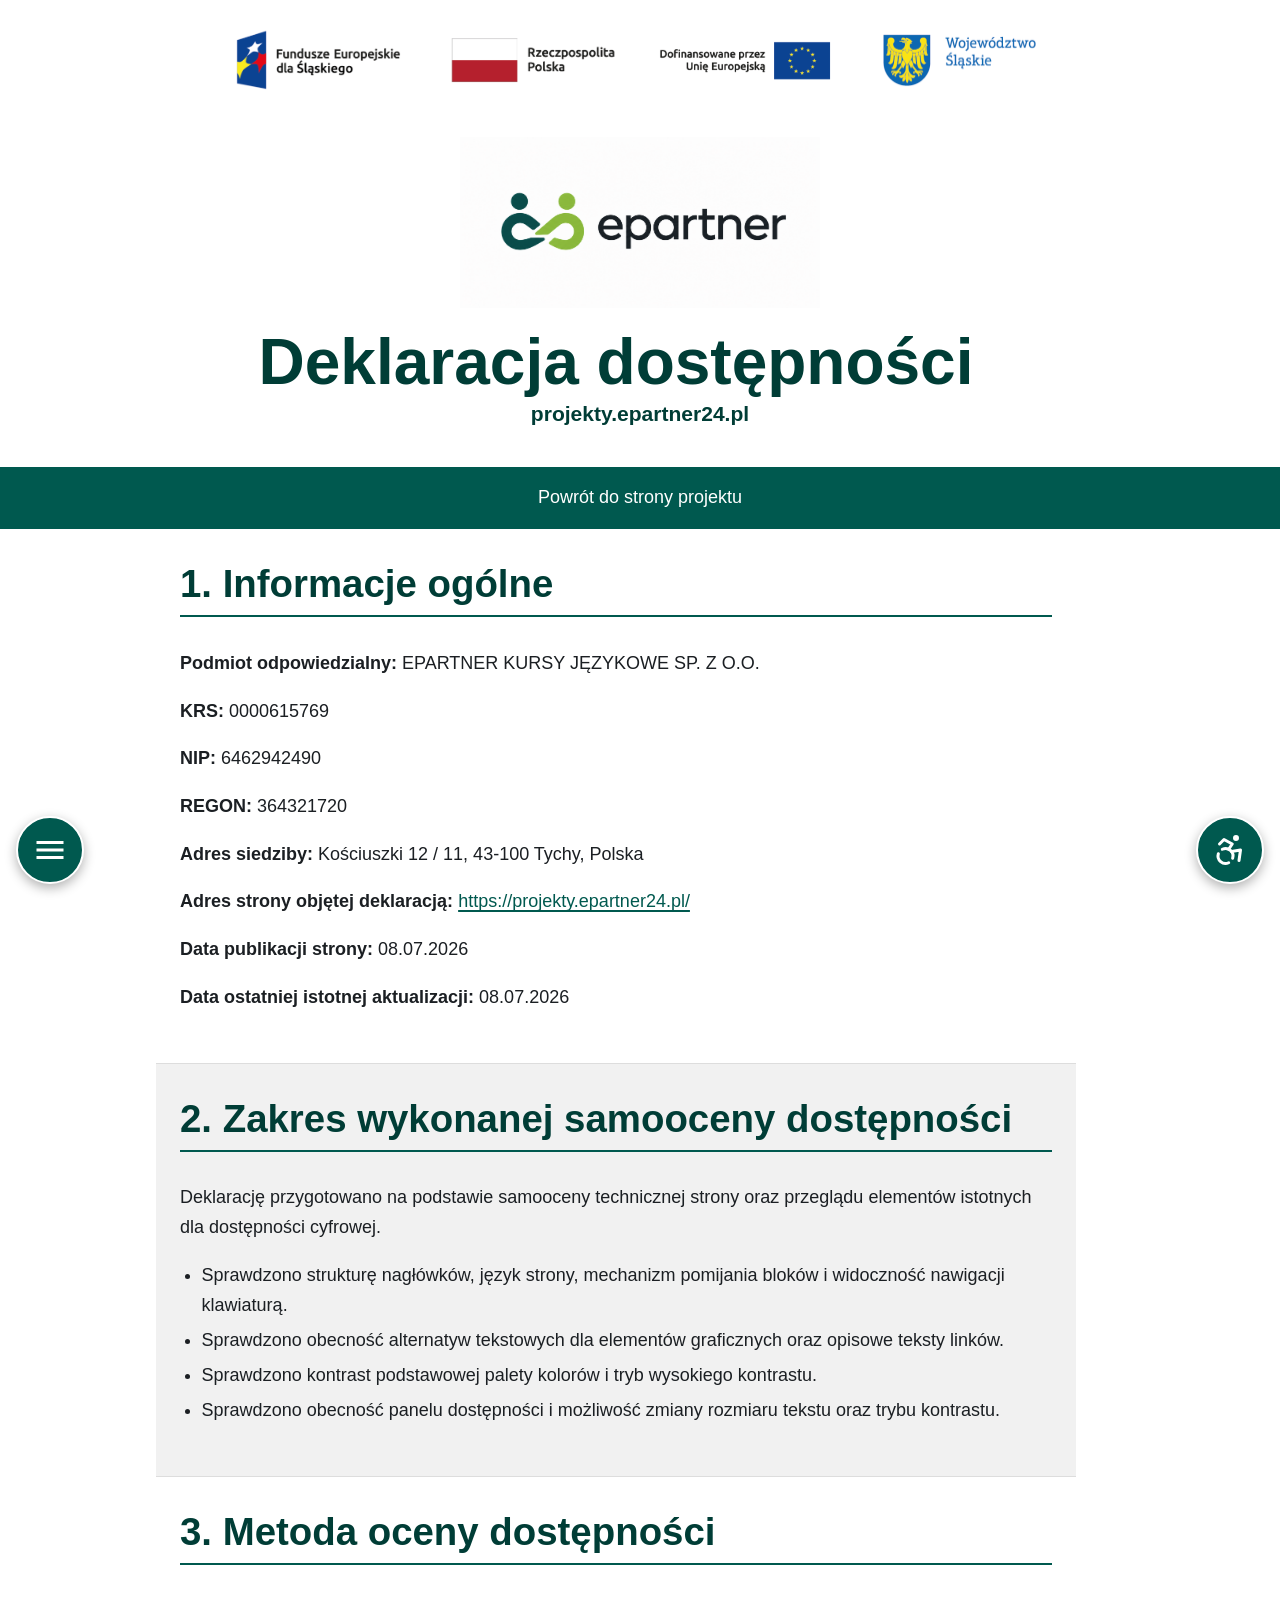
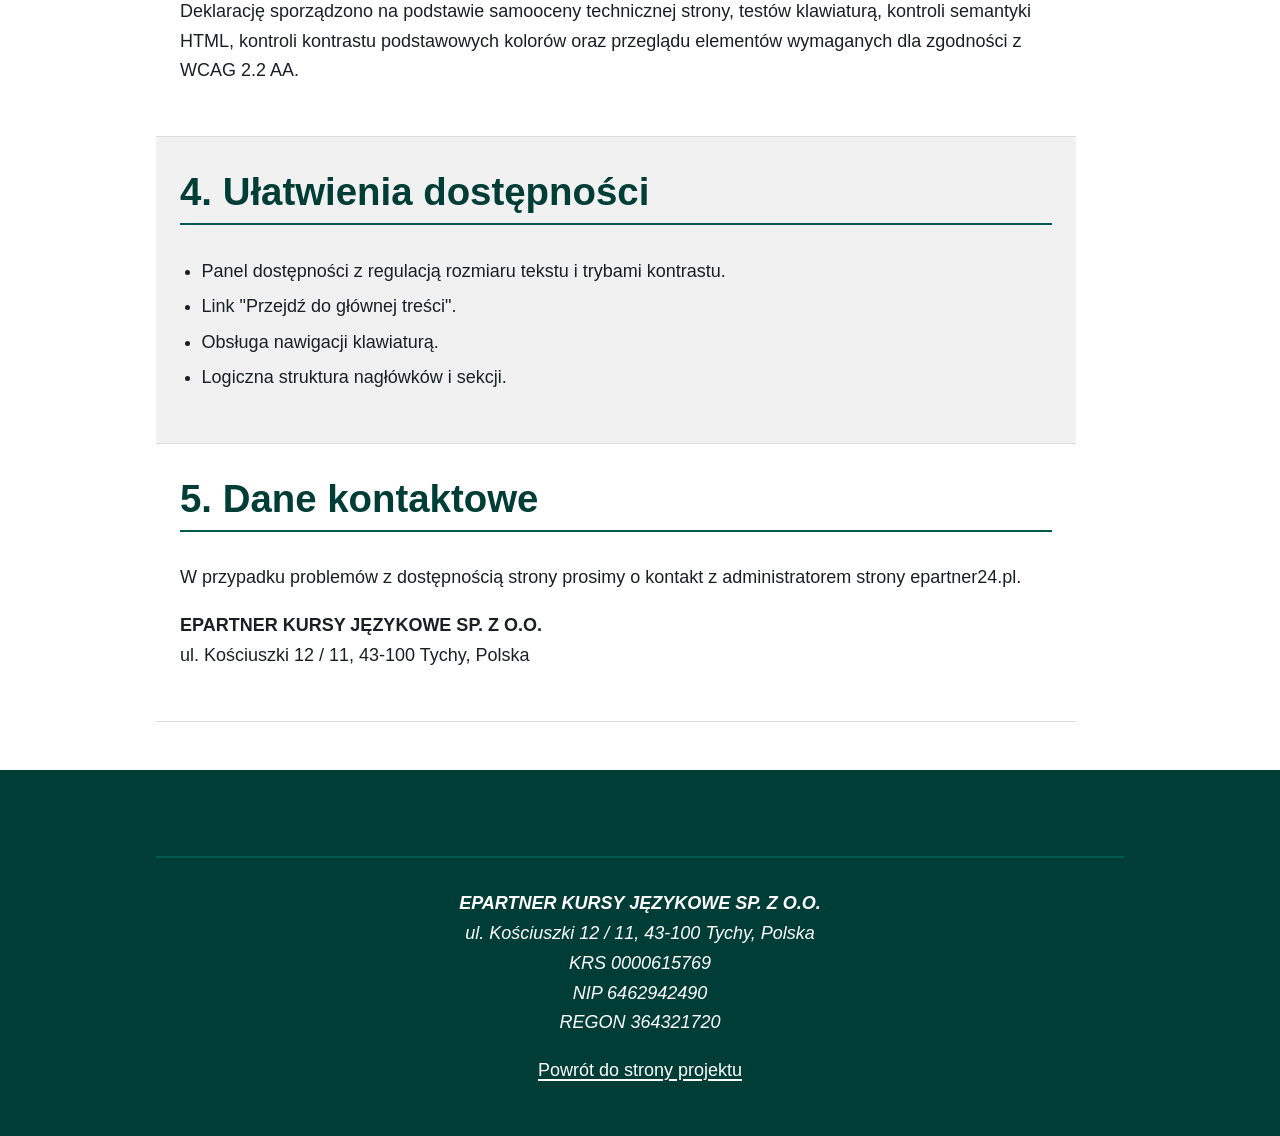
==== commit 9f77ac4e: "fix: adjust epartner branding and accessibility controls" ====
--- a/pages/deklaracja-dostepnosci.html
+++ b/pages/deklaracja-dostepnosci.html
@@ -10,14 +10,13 @@
 </head>
 <body data-theme="normal">
     <div class="panel-toggles">
-        <button id="nav-panel-toggle" class="panel-toggle-btn left" aria-label="Otwórz panel nawigacji"
+        <button id="nav-panel-toggle" class="panel-toggle-btn left" aria-label="Otwórz panel nawigacji" title="Nawigacja"
             aria-controls="nav-panel" aria-expanded="false">
             <svg xmlns="http://www.w3.org/2000/svg" viewBox="0 0 24 24" fill="currentColor" aria-hidden="true">
                 <path d="M3 18h18v-2H3v2zm0-5h18v-2H3v2zm0-7v2h18V6H3z"></path>
             </svg>
-            <span>Nawigacja</span>
         </button>
-        <button id="a11y-panel-toggle" class="panel-toggle-btn right" aria-label="Otwórz panel dostępności"
+        <button id="a11y-panel-toggle" class="panel-toggle-btn right" aria-label="Otwórz panel dostępności" title="Dostępność"
             aria-controls="a11y-panel" aria-expanded="false">
             <svg xmlns="http://www.w3.org/2000/svg" width="24" height="24" viewBox="0 0 24 24" fill="none"
                 stroke="currentColor" stroke-width="2" stroke-linecap="round" stroke-linejoin="round"
@@ -28,7 +27,6 @@
                 <path d="M4.24 14.5a5 5 0 0 0 6.88 6" />
                 <path d="M13.76 17.5a5 5 0 0 0-6.88-6" />
             </svg>
-            <span>Dostępność</span>
         </button>
     </div>
 
@@ -129,17 +127,14 @@
         </section>
 
         <section id="a11y-status" aria-labelledby="a11y-status-heading">
-            <h2 id="a11y-status-heading">2. Status zgodności</h2>
-            <p>Strona internetowa jest <strong>częściowo zgodna</strong> z wytycznymi WCAG 2.2 na poziomie AA. Status wynika z samooceny technicznej wykonanej na lokalnie wygenerowanej wersji strony oraz z faktu, że po publikacji produkcyjnej należy jeszcze potwierdzić wynik narzędziami automatycznymi i testem manualnym w publicznym adresie.</p>
-            <h3>Zakres wykonanej samooceny dostępności</h3>
+            <h2 id="a11y-status-heading">2. Zakres wykonanej samooceny dostępności</h2>
+            <p>Deklarację przygotowano na podstawie samooceny technicznej strony oraz przeglądu elementów istotnych dla dostępności cyfrowej.</p>
             <ul>
                 <li>Sprawdzono strukturę nagłówków, język strony, mechanizm pomijania bloków i widoczność nawigacji klawiaturą.</li>
                 <li>Sprawdzono obecność alternatyw tekstowych dla elementów graficznych oraz opisowe teksty linków.</li>
                 <li>Sprawdzono kontrast podstawowej palety kolorów i tryb wysokiego kontrastu.</li>
                 <li>Sprawdzono obecność panelu dostępności i możliwość zmiany rozmiaru tekstu oraz trybu kontrastu.</li>
             </ul>
-            <h3>Ograniczenia oceny</h3>
-            <p>Na dzień sporządzenia deklaracji nie wykonano niezależnego zewnętrznego audytu dostępności opublikowanej wersji produkcyjnej. Deklaracja nie zawiera wyniku procentowego ani stwierdzenia o pełnej zgodności, ponieważ takie dane wymagają pełnego audytu produkcyjnego.</p>
         </section>
 
         <section id="a11y-metodologia" aria-labelledby="a11y-metodologia-heading">
--- a/css/epartner.css
+++ b/css/epartner.css
@@ -11,6 +11,13 @@
   --focus: #ffbf47;
 }
 
+body[data-theme="normal"] {
+  --primary-color: var(--brand);
+  --focus-outline: var(--brand-dark);
+  --focus-bg: var(--brand-dark);
+  --focus-text: #ffffff;
+}
+
 * {
   box-sizing: border-box;
 }
@@ -212,6 +219,29 @@
   border-color: #ffff00;
 }
 
+.panel-toggle-btn {
+  width: 68px;
+  height: 68px;
+  flex-direction: row;
+  justify-content: center;
+  align-items: center;
+  background: var(--brand);
+}
+
+.panel-toggle-btn svg {
+  width: 36px;
+  height: 36px;
+  flex: 0 0 auto;
+}
+
+.panel-toggle-btn:hover {
+  background: var(--brand-dark);
+}
+
+.panel-toggle-btn span {
+  display: none;
+}
+
 @media (max-width: 760px) {
   body {
     font-size: 17px;
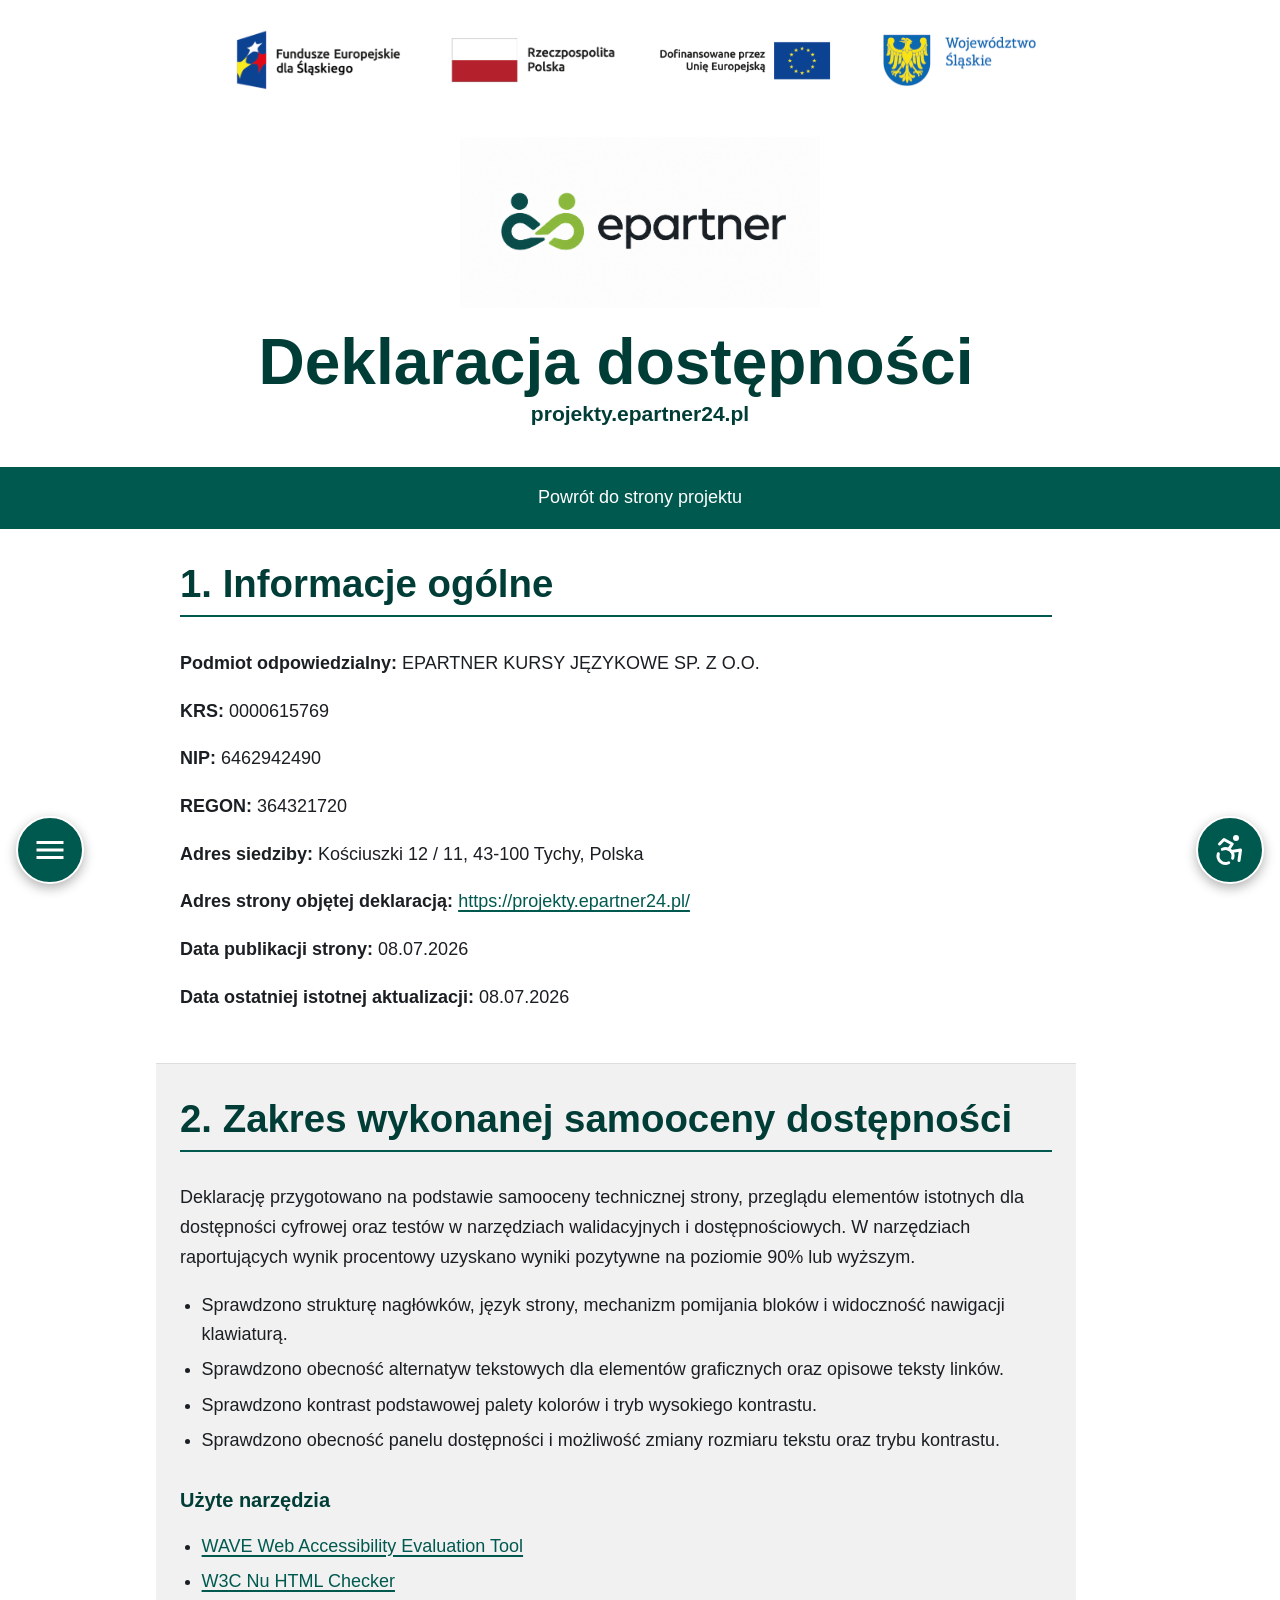
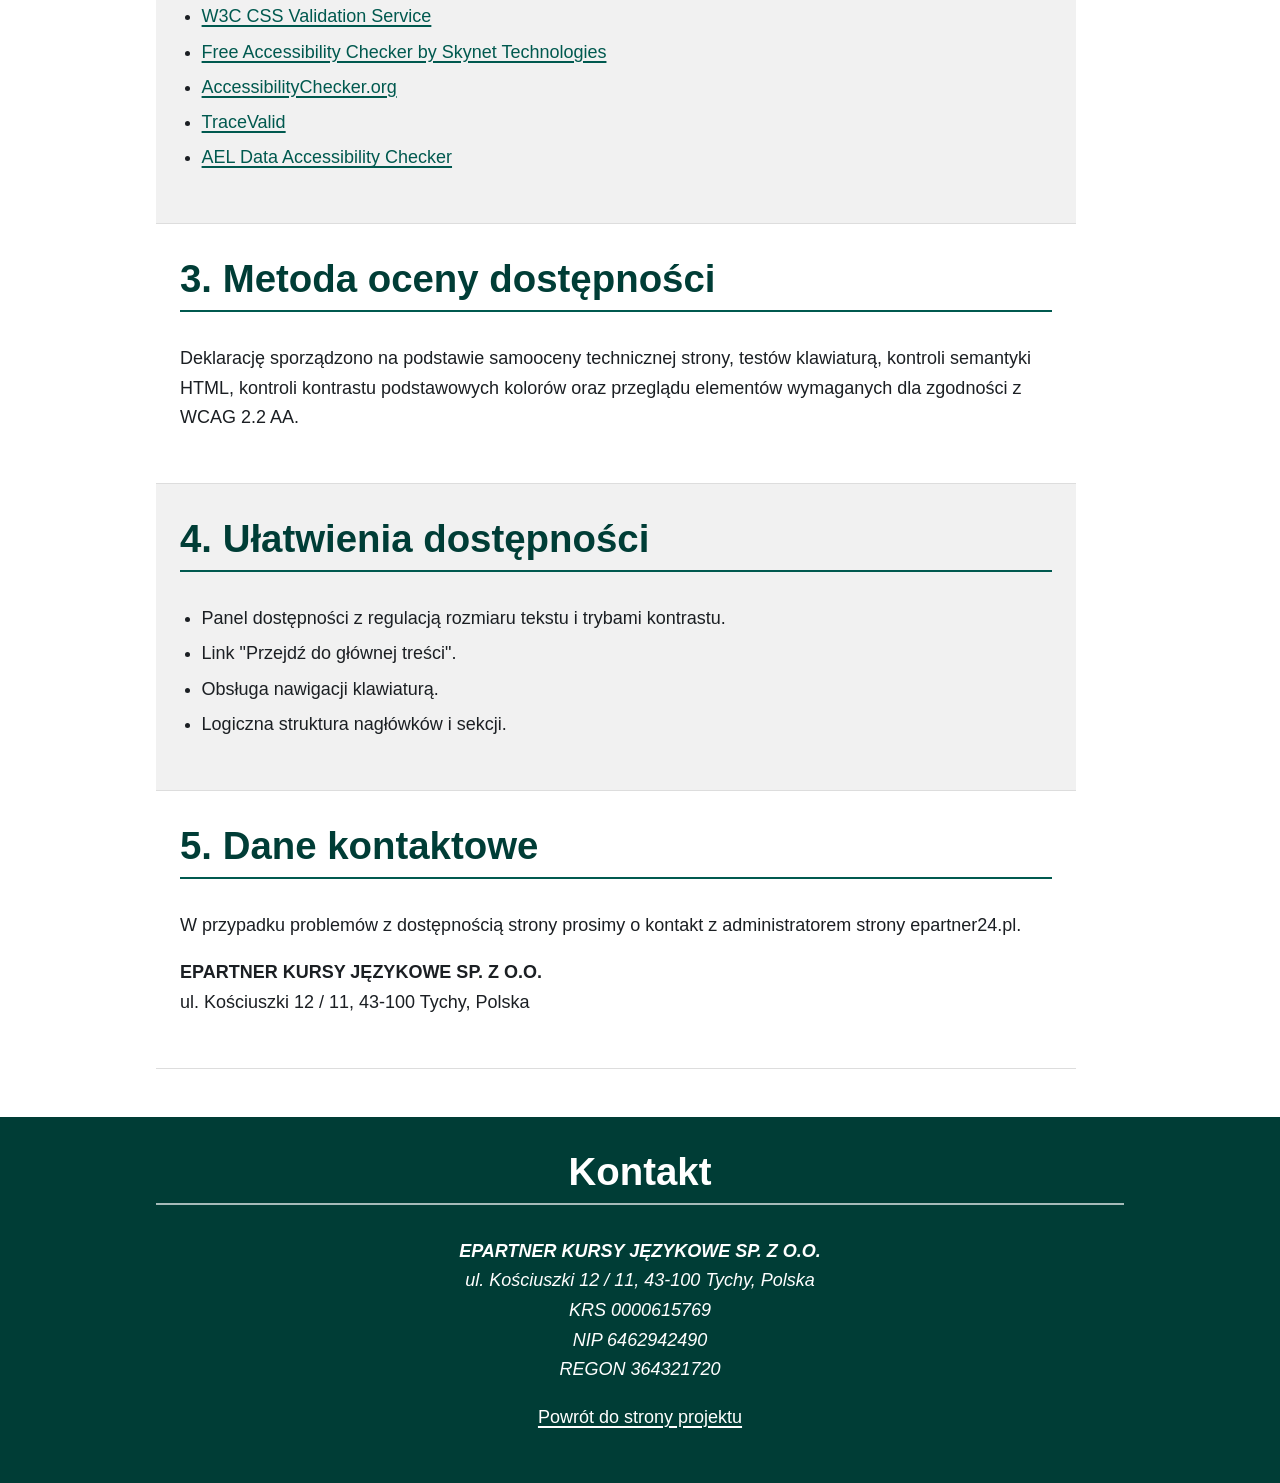
==== commit 8f3c1c0f: "fix: improve teal navigation and accessibility report" ====
--- a/pages/deklaracja-dostepnosci.html
+++ b/pages/deklaracja-dostepnosci.html
@@ -128,12 +128,22 @@
 
         <section id="a11y-status" aria-labelledby="a11y-status-heading">
             <h2 id="a11y-status-heading">2. Zakres wykonanej samooceny dostępności</h2>
-            <p>Deklarację przygotowano na podstawie samooceny technicznej strony oraz przeglądu elementów istotnych dla dostępności cyfrowej.</p>
+            <p>Deklarację przygotowano na podstawie samooceny technicznej strony, przeglądu elementów istotnych dla dostępności cyfrowej oraz testów w narzędziach walidacyjnych i dostępnościowych. W narzędziach raportujących wynik procentowy uzyskano wyniki pozytywne na poziomie 90% lub wyższym.</p>
             <ul>
                 <li>Sprawdzono strukturę nagłówków, język strony, mechanizm pomijania bloków i widoczność nawigacji klawiaturą.</li>
                 <li>Sprawdzono obecność alternatyw tekstowych dla elementów graficznych oraz opisowe teksty linków.</li>
                 <li>Sprawdzono kontrast podstawowej palety kolorów i tryb wysokiego kontrastu.</li>
                 <li>Sprawdzono obecność panelu dostępności i możliwość zmiany rozmiaru tekstu oraz trybu kontrastu.</li>
+            </ul>
+            <h3>Użyte narzędzia</h3>
+            <ul>
+                <li><a href="https://wave.webaim.org/report#/https://projekty.epartner24.pl/">WAVE Web Accessibility Evaluation Tool</a></li>
+                <li><a href="https://validator.w3.org/nu/?doc=https%3A%2F%2Fprojekty.epartner24.pl%2F">W3C Nu HTML Checker</a></li>
+                <li><a href="https://jigsaw.w3.org/css-validator/validator?uri=https%3A%2F%2Fprojekty.epartner24.pl%2F&amp;profile=css3svg&amp;usermedium=all&amp;warning=1&amp;vextwarning=&amp;lang=pl-PL">W3C CSS Validation Service</a></li>
+                <li><a href="https://freeaccessibilitychecker.skynettechnologies.com/?website=https%3A%2F%2Fprojekty.epartner24.pl%2F">Free Accessibility Checker by Skynet Technologies</a></li>
+                <li><a href="https://www.accessibilitychecker.org/audit/?website=https%3A%2F%2Fprojekty.epartner24.pl%2F&amp;flag=eu">AccessibilityChecker.org</a></li>
+                <li><a href="https://www.tracevalid.com/">TraceValid</a></li>
+                <li><a href="https://aeldata.com/accessibility-checker/">AEL Data Accessibility Checker</a></li>
             </ul>
         </section>
 
@@ -174,5 +184,6 @@
         </div>
     </footer>
     <script src="../js/main.js"></script>
+    <script src="../js/epartner-nav.js"></script>
 </body>
 </html>
--- a/css/epartner.css
+++ b/css/epartner.css
@@ -18,6 +18,11 @@
   --focus-text: #ffffff;
 }
 
+body[data-theme="normal"] nav,
+body[data-theme="normal"] .panel-toggle-btn {
+  background-color: var(--brand);
+}
+
 * {
   box-sizing: border-box;
 }
@@ -194,8 +199,20 @@
   background: var(--brand-dark);
 }
 
+.site-footer h2,
+.site-footer h3,
+.site-footer p,
+.site-footer address,
+.site-footer strong {
+  color: #ffffff;
+}
+
 .site-footer a {
   color: #ffffff;
+}
+
+.site-footer h2 {
+  border-bottom-color: rgba(255, 255, 255, 0.65);
 }
 
 .epartner-header {
@@ -228,6 +245,12 @@
   background: var(--brand);
 }
 
+body[data-theme="normal"] .panel-toggle-btn,
+body[data-theme="dark"] .panel-toggle-btn {
+  background-color: var(--brand);
+  color: #ffffff;
+}
+
 .panel-toggle-btn svg {
   width: 36px;
   height: 36px;
@@ -238,8 +261,18 @@
   background: var(--brand-dark);
 }
 
+body[data-theme="normal"] .panel-toggle-btn:hover,
+body[data-theme="dark"] .panel-toggle-btn:hover {
+  background-color: var(--brand-dark);
+}
+
 .panel-toggle-btn span {
   display: none;
+}
+
+#nav-panel-list .nav-panel-subitem a {
+  padding-left: 1.5rem;
+  font-size: 0.95em;
 }
 
 @media (max-width: 760px) {
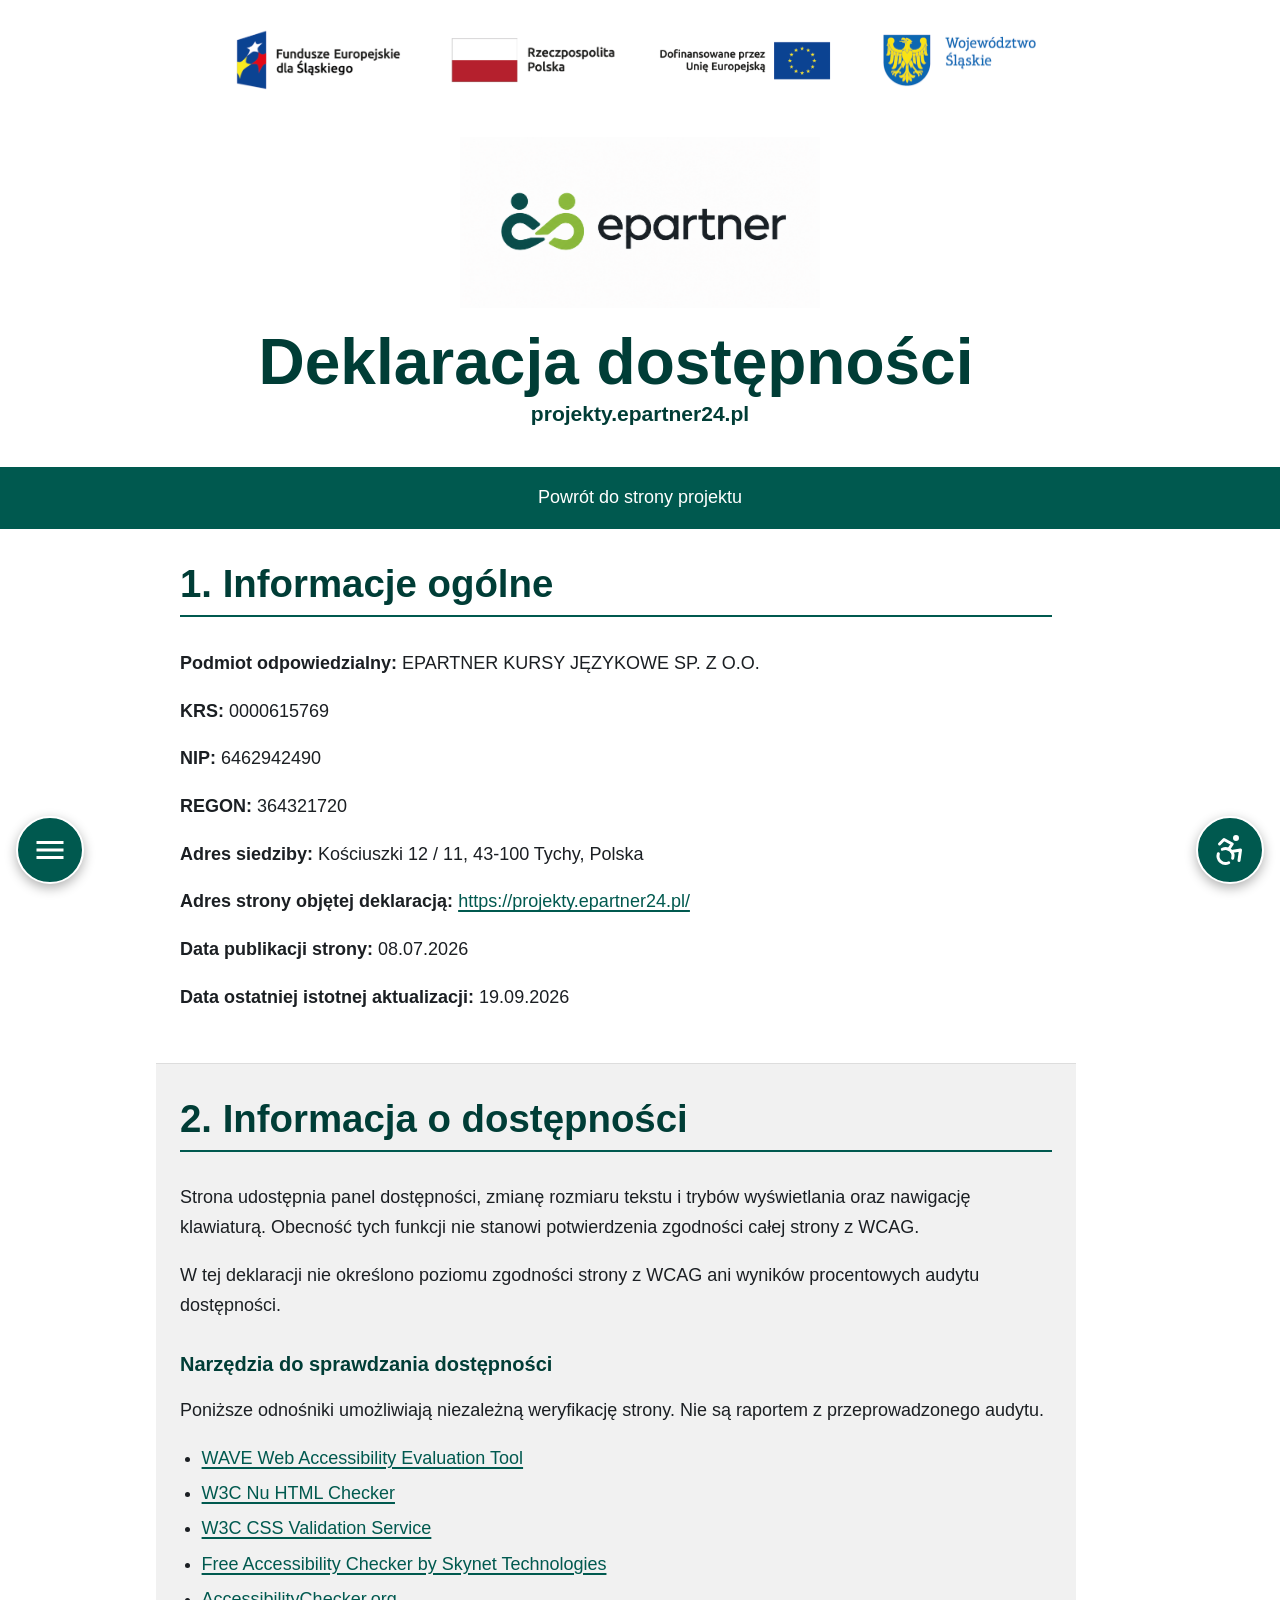
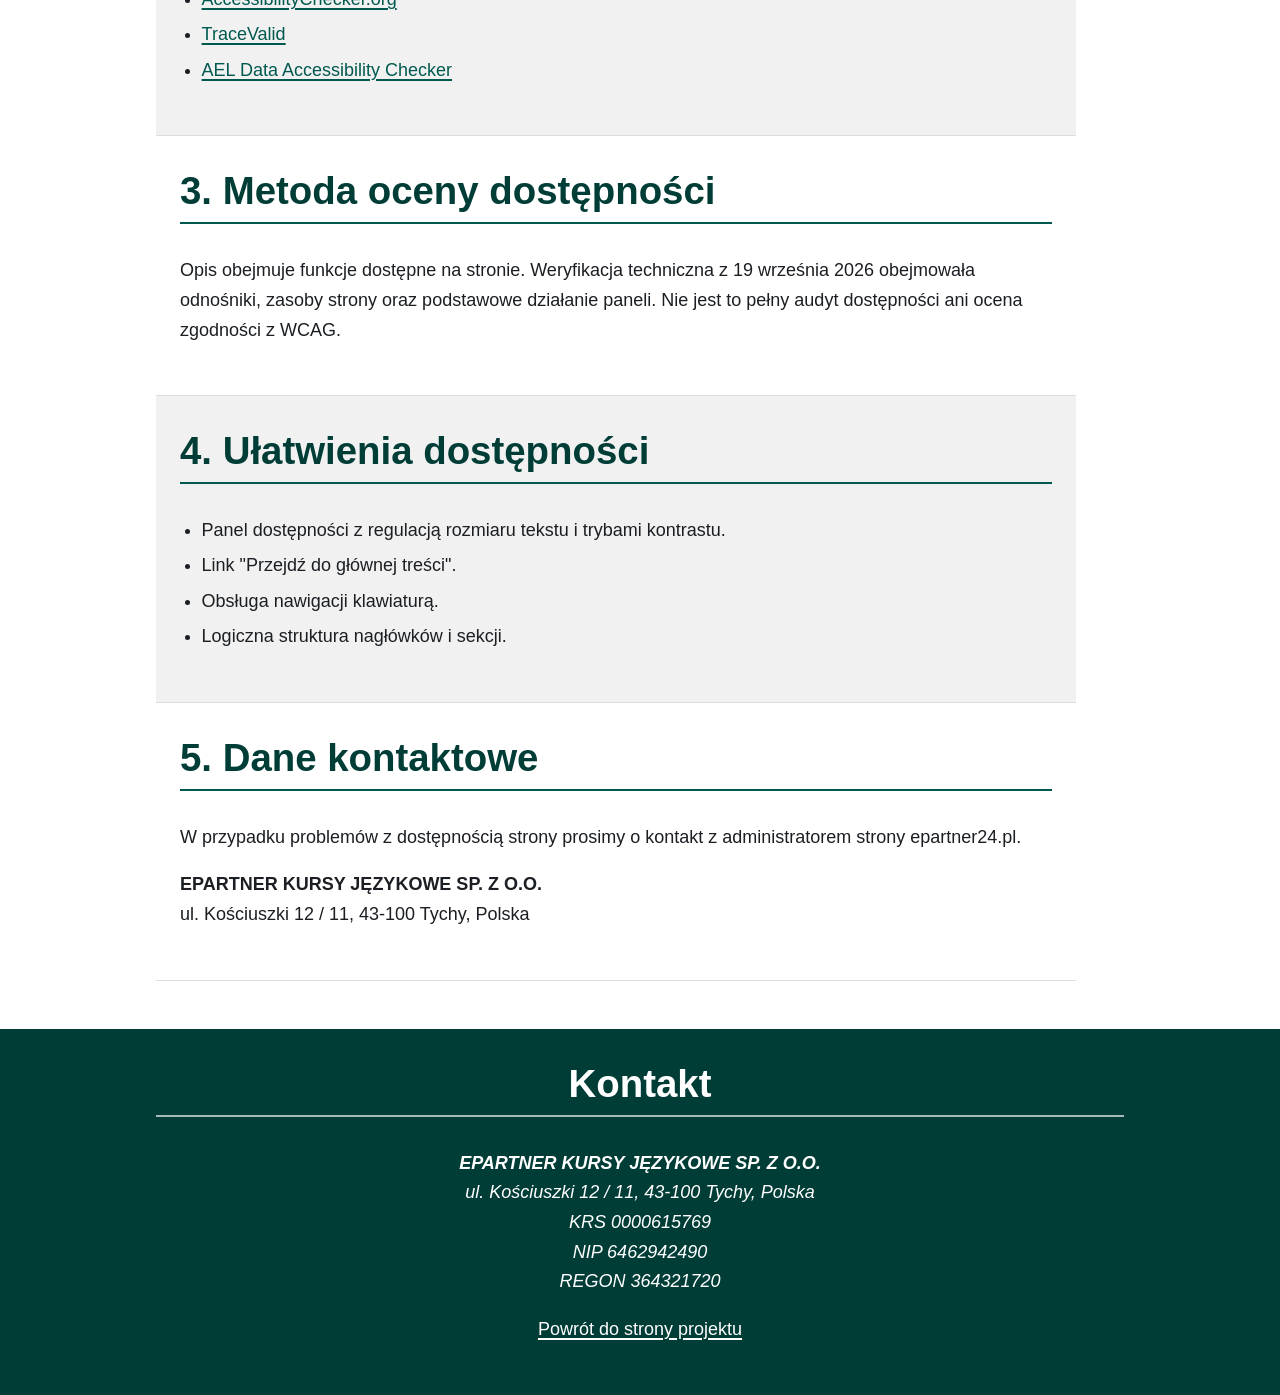
==== commit aca50061: "chore: sync Droga do domu from SCPIP" ====
--- a/pages/deklaracja-dostepnosci.html
+++ b/pages/deklaracja-dostepnosci.html
@@ -1,4 +1,4 @@
-﻿<!DOCTYPE html>
+<!DOCTYPE html>
 <html lang="pl">
 <head>
     <meta charset="UTF-8">
@@ -6,7 +6,7 @@
     <title>Deklaracja dostępności - projekty.epartner24.pl</title>
     <meta name="description" content="Deklaracja dostępności strony projekty.epartner24.pl.">
     <link rel="stylesheet" href="../css/styles.css">
-    <link rel="stylesheet" href="../css/epartner.css">
+    <link rel="stylesheet" href="../css/epartner-theme.css">
 </head>
 <body data-theme="normal">
     <div class="panel-toggles">
@@ -123,19 +123,15 @@
             <p><strong>Adres siedziby:</strong> Kościuszki 12 / 11, 43-100 Tychy, Polska</p>
             <p><strong>Adres strony objętej deklaracją:</strong> <a href="https://projekty.epartner24.pl/">https://projekty.epartner24.pl/</a></p>
             <p><strong>Data publikacji strony:</strong> <time datetime="2026-07-08">08.07.2026</time></p>
-            <p><strong>Data ostatniej istotnej aktualizacji:</strong> <time datetime="2026-07-08">08.07.2026</time></p>
+            <p><strong>Data ostatniej istotnej aktualizacji:</strong> <time datetime="2026-09-19">19.09.2026</time></p>
         </section>
 
         <section id="a11y-status" aria-labelledby="a11y-status-heading">
-            <h2 id="a11y-status-heading">2. Zakres wykonanej samooceny dostępności</h2>
-            <p>Deklarację przygotowano na podstawie samooceny technicznej strony, przeglądu elementów istotnych dla dostępności cyfrowej oraz testów w narzędziach walidacyjnych i dostępnościowych. W narzędziach raportujących wynik procentowy uzyskano wyniki pozytywne na poziomie 90% lub wyższym.</p>
-            <ul>
-                <li>Sprawdzono strukturę nagłówków, język strony, mechanizm pomijania bloków i widoczność nawigacji klawiaturą.</li>
-                <li>Sprawdzono obecność alternatyw tekstowych dla elementów graficznych oraz opisowe teksty linków.</li>
-                <li>Sprawdzono kontrast podstawowej palety kolorów i tryb wysokiego kontrastu.</li>
-                <li>Sprawdzono obecność panelu dostępności i możliwość zmiany rozmiaru tekstu oraz trybu kontrastu.</li>
-            </ul>
-            <h3>Użyte narzędzia</h3>
+            <h2 id="a11y-status-heading">2. Informacja o dostępności</h2>
+            <p>Strona udostępnia panel dostępności, zmianę rozmiaru tekstu i trybów wyświetlania oraz nawigację klawiaturą. Obecność tych funkcji nie stanowi potwierdzenia zgodności całej strony z WCAG.</p>
+            <p>W tej deklaracji nie określono poziomu zgodności strony z WCAG ani wyników procentowych audytu dostępności.</p>
+            <h3>Narzędzia do sprawdzania dostępności</h3>
+            <p>Poniższe odnośniki umożliwiają niezależną weryfikację strony. Nie są raportem z przeprowadzonego audytu.</p>
             <ul>
                 <li><a href="https://wave.webaim.org/report#/https://projekty.epartner24.pl/">WAVE Web Accessibility Evaluation Tool</a></li>
                 <li><a href="https://validator.w3.org/nu/?doc=https%3A%2F%2Fprojekty.epartner24.pl%2F">W3C Nu HTML Checker</a></li>
@@ -149,7 +145,7 @@
 
         <section id="a11y-metodologia" aria-labelledby="a11y-metodologia-heading">
             <h2 id="a11y-metodologia-heading">3. Metoda oceny dostępności</h2>
-            <p>Deklarację sporządzono na podstawie samooceny technicznej strony, testów klawiaturą, kontroli semantyki HTML, kontroli kontrastu podstawowych kolorów oraz przeglądu elementów wymaganych dla zgodności z WCAG 2.2 AA.</p>
+            <p>Opis obejmuje funkcje dostępne na stronie. Weryfikacja techniczna z 19 września 2026 obejmowała odnośniki, zasoby strony oraz podstawowe działanie paneli. Nie jest to pełny audyt dostępności ani ocena zgodności z WCAG.</p>
         </section>
 
         <section id="a11y-ulatwienia" aria-labelledby="a11y-ulatwienia-heading">
--- a/css/styles.css
+++ b/css/styles.css
@@ -1,229 +1,229 @@
-:root {
-    --text-color: #333;
-    --background-color: #fff;
-    --primary-color: #0056b3;
-    --header-bg: #f8f9fa;
-    --section-bg-odd: #ffffff;
-    --section-bg-even: #f1f1f1;
-    --border-color: #ddd;
-    --focus-outline: #0056b3;
-    --focus-bg: #0056b3;
-    --focus-text: #ffffff;
-}
-
-body[data-theme="high-contrast"] {
-    --text-color: #000;
-    --background-color: #fff;
-    --primary-color: #000;
-    --header-bg: #fff;
-    --section-bg-odd: #fff;
-    --section-bg-even: #fff;
-    --border-color: #000;
-    --focus-outline: #0000ff;
-    --focus-bg: #0000ff;
-    --focus-text: #ffff00;
-}
-body[data-theme="monochrome"] {
-    --text-color: #000;
-    --background-color: #fff;
-    --primary-color: #000;
-    --header-bg: #f0f0f0;
-    --section-bg-odd: #fff;
-    --section-bg-even: #f0f0f0;
-    --border-color: #000;
-    --focus-outline: #000;
-    --focus-bg: #000;
-    --focus-text: #fff;
-}
-body[data-theme="dark"] {
-    --text-color: #eee;
-    --background-color: #121212;
-    --primary-color: #bb86fc;
-    --header-bg: #1e1e1e;
-    --section-bg-odd: #1e1e1e;
-    --section-bg-even: #2a2a2a;
-    --border-color: #555;
-    --focus-outline: #03dac6;
-    --focus-bg: #03dac6;
-    --focus-text: #000;
-}
-body[data-theme="dark"] nav a {
-    color: #e0e0e0;
-}
-body[data-theme="dark"] .panel-toggle-btn {
-    background-color: var(--primary-color);
-    color: #000;
-}
-
-/* POPRAWKA: Kolory panelu dostępności w trybie ciemnym */
-body[data-theme="dark"] .panel-content,
-body[data-theme="dark"] .panel-content h4,
-body[data-theme="dark"] .panel-content button,
-body[data-theme="dark"] .panel-content span {
-    color: var(--text-color);
-}
-body[data-theme="dark"] .panel-content button {
-    background-color: var(--section-bg-even);
-    border-color: var(--border-color);
-}
-
-/* POPRAWKA: Filtr monochromatyczny tylko na treść, nie na panele */
-body.monochrome > header,
-body.monochrome > nav,
-body.monochrome > main,
-body.monochrome > footer {
-    filter: grayscale(100%);
-}
-
-body { font-family: -apple-system, BlinkMacSystemFont, "Segoe UI", Roboto, Helvetica, Arial, sans-serif; line-height: 1.6; margin: 0; padding: 0; background-color: var(--background-color); color: var(--text-color); transition: background-color 0.3s, color 0.3s; }
-[hidden] { display: none !important; }
-.container { max-width: 1000px; margin: 0 auto; padding: 0 1rem; }
-
-/* POPRAWKA: Lepszy, uniwersalny styl fokusu */
-*:focus-visible {
-    outline: 3px solid var(--focus-outline) !important;
-    outline-offset: 2px;
-    background-color: var(--focus-bg) !important;
-    color: var(--focus-text) !important;
-    box-shadow: 0 0 5px var(--focus-outline);
-}
-*:focus-visible strong, *:focus-visible a { color: inherit !important; }
-
-/* POPRAWKA: Mocniejszy styl fokusu dla nawigacji - widoczny we wszystkich trybach */
-nav a:focus-visible {
-    outline: 4px solid var(--focus-outline) !important;
-    outline-offset: -2px;
-    background-color: var(--focus-bg) !important;
-    color: var(--focus-text) !important;
-    box-shadow: inset 0 0 0 2px var(--focus-text), 0 0 8px var(--focus-outline) !important;
-    border-radius: 2px;
-}
-
-/* POPRAWKA: Specjalne style dla trybu normalnego i monochromatycznego */
-body[data-theme="normal"] nav a:focus-visible,
-body[data-theme="monochrome"] nav a:focus-visible {
-    outline: 4px solid #000 !important;
-    background-color: #000 !important;
-    color: #fff !important;
-    box-shadow: inset 0 0 0 2px #fff, 0 0 8px #000 !important;
-}
-
-body[data-theme="high-contrast"] nav a:focus-visible {
-    outline: 4px solid #0000ff !important;
-    background-color: #0000ff !important;
-    color: #ffff00 !important;
-    box-shadow: inset 0 0 0 2px #ffff00, 0 0 8px #0000ff !important;
-}
-
-body[data-theme="dark"] nav a:focus-visible {
-    outline: 4px solid #03dac6 !important;
-    background-color: #03dac6 !important;
-    color: #000 !important;
-    box-shadow: inset 0 0 0 2px #000, 0 0 8px #03dac6 !important;
-}
-
-.skip-link { position: absolute; top: -1000px; left: 10px; background: var(--primary-color); color: white; padding: 10px; z-index: 9999; }
-.skip-link:focus { top: 10px; }
-
-.panel-toggles { position: fixed; bottom: 1rem; left: 1rem; right: 1rem; display: flex; justify-content: space-between; z-index: 1998; pointer-events: none; }
-.panel-toggle-btn { background: var(--primary-color); color: white; border: 2px solid white; border-radius: 50%; width: 60px; height: 60px; cursor: pointer; display: flex; flex-direction: column; justify-content: center; align-items: center; box-shadow: 0 4px 12px rgba(0,0,0,0.3); pointer-events: auto; }
-.panel-toggle-btn svg { width: 28px; height: 28px; }
-.panel-toggle-btn span { font-size: 0.8em; }
-
-.side-panel { position: fixed; top: 0; width: 320px; max-width: 90vw; height: 100%; background: var(--background-color); box-shadow: 0 0 20px rgba(0,0,0,0.3); z-index: 2000; display: flex; flex-direction: column; transition: transform 0.3s ease-in-out; border: 1px solid var(--border-color); }
-.side-panel.left { left: 0; transform: translateX(-100%); }
-.side-panel.right { right: 0; transform: translateX(100%); }
-.side-panel:not([hidden]) { transform: translateX(0); }
-.panel-header { display: flex; justify-content: space-between; align-items: center; padding: 0.5rem 1rem; border-bottom: 1px solid var(--border-color); background-color: var(--header-bg); }
-.panel-header h3 { margin: 0; }
-.close-panel-btn { font-size: 1.5rem; background: transparent; border: none; cursor: pointer; padding: 0.5rem; color: var(--text-color); }
-.panel-content, #nav-panel-list { padding: 1rem; overflow-y: auto; }
-#nav-panel-list { list-style: none; margin: 0; }
-#nav-panel-list a { display: block; padding: 0.75rem; text-decoration: none; color: var(--text-color); border-bottom: 1px solid var(--border-color); }
-
-.control-group { margin-bottom: 1.5rem; }
-.control-group h4 { margin: 0 0 0.75rem; color: var(--primary-color); }
-.font-controls { display: flex; align-items: center; justify-content: space-between; }
-/* POPRAWKA: Lepsze stylowanie przycisków A- i A+ */
-.font-controls button { 
-    font-size: 1rem; 
-    width: 45px; 
-    height: 40px; 
-    display: flex;
-    align-items: center;
-    justify-content: center;
-    font-weight: bold;
-    border-radius: 4px;
-}
-#font-size-value {
-    font-weight: bold;
-    text-align: center;
-    min-width: 50px;
-}
-.theme-controls { display: grid; grid-template-columns: 1fr 1fr; gap: 0.5rem; }
-#reset-settings, #reading-toggle { width: 100%; }
-button { padding: 0.5em 1em; cursor: pointer; border: 1px solid var(--border-color); background: var(--section-bg-even); color: var(--text-color); }
-.theme-controls button.active { border-color: var(--primary-color); border-width: 2px; }
-
-.modal-overlay { position: fixed; top: 0; left: 0; width: 100%; height: 100%; background: rgba(0,0,0,0.7); z-index: 2500; display: flex; justify-content: center; align-items: center; }
-.modal-content { background: var(--background-color); padding: 2rem; border-radius: 8px; max-width: 600px; width: 90%; }
-.modal-header { display: flex; justify-content: space-between; align-items: center; border-bottom: 1px solid var(--border-color); padding-bottom: 1rem; margin-bottom: 1rem; }
-.close-modal-btn { font-size: 2rem; background: none; border: none; cursor: pointer; color: var(--text-color); }
-
-header, footer { text-align: center; padding: 1.5rem 0; background-color: var(--header-bg); }
-.logos { display: flex; flex-wrap: wrap; justify-content: center; align-items: center; gap: 2rem; margin-bottom: 1.5rem; }
-/* POPRAWKA: Naprawienie skalowania obrazów w bannerze */
-.logos img { 
-    max-height: 80px; 
-    height: auto; 
-    max-width: 180px; 
-    object-fit: contain; 
-}
-
-/* POPRAWKA: Logo główne - szerokość jak 4 logo + gaps z responsywnością */
-.centered-logo img { 
-    max-height: 100px; 
-    height: auto; 
-    /* 4 logo po 180px + 3 gaps po 2rem = 720px + 6rem ≈ 816px */
-    max-width: min(816px, 95vw); 
-    width: 100%;
-    object-fit: contain; 
-}
-
-/* Responsywność dla mniejszych ekranów */
-@media (max-width: 768px) {
-    .logos img {
-        max-width: 140px;
-        max-height: 60px;
-    }
-    
-    .centered-logo img {
-        /* 4 logo po 140px + gaps = 560px + gaps ≈ 650px */
-        max-width: min(650px, 95vw);
-        max-height: 80px;
-    }
-}
-
-@media (max-width: 480px) {
-    .logos img {
-        max-width: 120px;
-        max-height: 50px;
-    }
-    
-    .centered-logo img {
-        /* Na małych ekranach logo może być mniejsze */
-        max-width: 95vw;
-        max-height: 70px;
-    }
-}
-
-nav { background-color: var(--primary-color); }
-nav ul { display: flex; justify-content: center; list-style: none; margin: 0; padding: 0; flex-wrap: wrap; }
-nav a { color: white; text-decoration: none; padding: 1rem; display: block; }
-main { padding: 2rem 0; }
-section { padding: 2rem 1.5rem; border-bottom: 1px solid var(--border-color); }
-section:nth-of-type(even) { background-color: var(--section-bg-even); }
-h2 { border-bottom: 2px solid var(--primary-color); padding-bottom: 0.5rem; margin-top: 0; }
-h2.subtitle { border-bottom: none; padding-bottom: 0; font-size: 1.17em; font-weight: bold; }
-.document-link-wrapper { margin-bottom: 1rem; }
-.file-info { font-size: 0.9rem; color: var(--text-color); opacity: 0.8; }
+:root {
+    --text-color: #333;
+    --background-color: #fff;
+    --primary-color: #0056b3;
+    --header-bg: #f8f9fa;
+    --section-bg-odd: #ffffff;
+    --section-bg-even: #f1f1f1;
+    --border-color: #ddd;
+    --focus-outline: #0056b3;
+    --focus-bg: #0056b3;
+    --focus-text: #ffffff;
+}
+
+body[data-theme="high-contrast"] {
+    --text-color: #000;
+    --background-color: #fff;
+    --primary-color: #000;
+    --header-bg: #fff;
+    --section-bg-odd: #fff;
+    --section-bg-even: #fff;
+    --border-color: #000;
+    --focus-outline: #0000ff;
+    --focus-bg: #0000ff;
+    --focus-text: #ffff00;
+}
+body[data-theme="monochrome"] {
+    --text-color: #000;
+    --background-color: #fff;
+    --primary-color: #000;
+    --header-bg: #f0f0f0;
+    --section-bg-odd: #fff;
+    --section-bg-even: #f0f0f0;
+    --border-color: #000;
+    --focus-outline: #000;
+    --focus-bg: #000;
+    --focus-text: #fff;
+}
+body[data-theme="dark"] {
+    --text-color: #eee;
+    --background-color: #121212;
+    --primary-color: #bb86fc;
+    --header-bg: #1e1e1e;
+    --section-bg-odd: #1e1e1e;
+    --section-bg-even: #2a2a2a;
+    --border-color: #555;
+    --focus-outline: #03dac6;
+    --focus-bg: #03dac6;
+    --focus-text: #000;
+}
+body[data-theme="dark"] nav a {
+    color: #e0e0e0;
+}
+body[data-theme="dark"] .panel-toggle-btn {
+    background-color: var(--primary-color);
+    color: #000;
+}
+
+/* POPRAWKA: Kolory panelu dostępności w trybie ciemnym */
+body[data-theme="dark"] .panel-content,
+body[data-theme="dark"] .panel-content h4,
+body[data-theme="dark"] .panel-content button,
+body[data-theme="dark"] .panel-content span {
+    color: var(--text-color);
+}
+body[data-theme="dark"] .panel-content button {
+    background-color: var(--section-bg-even);
+    border-color: var(--border-color);
+}
+
+/* POPRAWKA: Filtr monochromatyczny tylko na treść, nie na panele */
+body.monochrome > header,
+body.monochrome > nav,
+body.monochrome > main,
+body.monochrome > footer {
+    filter: grayscale(100%);
+}
+
+body { font-family: -apple-system, BlinkMacSystemFont, "Segoe UI", Roboto, Helvetica, Arial, sans-serif; line-height: 1.6; margin: 0; padding: 0; background-color: var(--background-color); color: var(--text-color); transition: background-color 0.3s, color 0.3s; }
+[hidden] { display: none !important; }
+.container { max-width: 1000px; margin: 0 auto; padding: 0 1rem; }
+
+/* POPRAWKA: Lepszy, uniwersalny styl fokusu */
+*:focus-visible {
+    outline: 3px solid var(--focus-outline) !important;
+    outline-offset: 2px;
+    background-color: var(--focus-bg) !important;
+    color: var(--focus-text) !important;
+    box-shadow: 0 0 5px var(--focus-outline);
+}
+*:focus-visible strong, *:focus-visible a { color: inherit !important; }
+
+/* POPRAWKA: Mocniejszy styl fokusu dla nawigacji - widoczny we wszystkich trybach */
+nav a:focus-visible {
+    outline: 4px solid var(--focus-outline) !important;
+    outline-offset: -2px;
+    background-color: var(--focus-bg) !important;
+    color: var(--focus-text) !important;
+    box-shadow: inset 0 0 0 2px var(--focus-text), 0 0 8px var(--focus-outline) !important;
+    border-radius: 2px;
+}
+
+/* POPRAWKA: Specjalne style dla trybu normalnego i monochromatycznego */
+body[data-theme="normal"] nav a:focus-visible,
+body[data-theme="monochrome"] nav a:focus-visible {
+    outline: 4px solid #000 !important;
+    background-color: #000 !important;
+    color: #fff !important;
+    box-shadow: inset 0 0 0 2px #fff, 0 0 8px #000 !important;
+}
+
+body[data-theme="high-contrast"] nav a:focus-visible {
+    outline: 4px solid #0000ff !important;
+    background-color: #0000ff !important;
+    color: #ffff00 !important;
+    box-shadow: inset 0 0 0 2px #ffff00, 0 0 8px #0000ff !important;
+}
+
+body[data-theme="dark"] nav a:focus-visible {
+    outline: 4px solid #03dac6 !important;
+    background-color: #03dac6 !important;
+    color: #000 !important;
+    box-shadow: inset 0 0 0 2px #000, 0 0 8px #03dac6 !important;
+}
+
+.skip-link { position: absolute; top: -1000px; left: 10px; background: var(--primary-color); color: white; padding: 10px; z-index: 9999; }
+.skip-link:focus { top: 10px; }
+
+.panel-toggles { position: fixed; bottom: 1rem; left: 1rem; right: 1rem; display: flex; justify-content: space-between; z-index: 1998; pointer-events: none; }
+.panel-toggle-btn { background: var(--primary-color); color: white; border: 2px solid white; border-radius: 50%; width: 60px; height: 60px; cursor: pointer; display: flex; flex-direction: column; justify-content: center; align-items: center; box-shadow: 0 4px 12px rgba(0,0,0,0.3); pointer-events: auto; }
+.panel-toggle-btn svg { width: 28px; height: 28px; }
+.panel-toggle-btn span { font-size: 0.8em; }
+
+.side-panel { position: fixed; top: 0; width: 320px; max-width: 90vw; height: 100%; background: var(--background-color); box-shadow: 0 0 20px rgba(0,0,0,0.3); z-index: 2000; display: flex; flex-direction: column; transition: transform 0.3s ease-in-out; border: 1px solid var(--border-color); }
+.side-panel.left { left: 0; transform: translateX(-100%); }
+.side-panel.right { right: 0; transform: translateX(100%); }
+.side-panel:not([hidden]) { transform: translateX(0); }
+.panel-header { display: flex; justify-content: space-between; align-items: center; padding: 0.5rem 1rem; border-bottom: 1px solid var(--border-color); background-color: var(--header-bg); }
+.panel-header h3 { margin: 0; }
+.close-panel-btn { font-size: 1.5rem; background: transparent; border: none; cursor: pointer; padding: 0.5rem; color: var(--text-color); }
+.panel-content, #nav-panel-list { padding: 1rem; overflow-y: auto; }
+#nav-panel-list { list-style: none; margin: 0; }
+#nav-panel-list a { display: block; padding: 0.75rem; text-decoration: none; color: var(--text-color); border-bottom: 1px solid var(--border-color); }
+
+.control-group { margin-bottom: 1.5rem; }
+.control-group h4 { margin: 0 0 0.75rem; color: var(--primary-color); }
+.font-controls { display: flex; align-items: center; justify-content: space-between; }
+/* POPRAWKA: Lepsze stylowanie przycisków A- i A+ */
+.font-controls button { 
+    font-size: 1rem; 
+    width: 45px; 
+    height: 40px; 
+    display: flex;
+    align-items: center;
+    justify-content: center;
+    font-weight: bold;
+    border-radius: 4px;
+}
+#font-size-value {
+    font-weight: bold;
+    text-align: center;
+    min-width: 50px;
+}
+.theme-controls { display: grid; grid-template-columns: 1fr 1fr; gap: 0.5rem; }
+#reset-settings, #reading-toggle { width: 100%; }
+button { padding: 0.5em 1em; cursor: pointer; border: 1px solid var(--border-color); background: var(--section-bg-even); color: var(--text-color); }
+.theme-controls button.active { border-color: var(--primary-color); border-width: 2px; }
+
+.modal-overlay { position: fixed; top: 0; left: 0; width: 100%; height: 100%; background: rgba(0,0,0,0.7); z-index: 2500; display: flex; justify-content: center; align-items: center; }
+.modal-content { background: var(--background-color); padding: 2rem; border-radius: 8px; max-width: 600px; width: 90%; }
+.modal-header { display: flex; justify-content: space-between; align-items: center; border-bottom: 1px solid var(--border-color); padding-bottom: 1rem; margin-bottom: 1rem; }
+.close-modal-btn { font-size: 2rem; background: none; border: none; cursor: pointer; color: var(--text-color); }
+
+header, footer { text-align: center; padding: 1.5rem 0; background-color: var(--header-bg); }
+.logos { display: flex; flex-wrap: wrap; justify-content: center; align-items: center; gap: 2rem; margin-bottom: 1.5rem; }
+/* POPRAWKA: Naprawienie skalowania obrazów w bannerze */
+.logos img { 
+    max-height: 80px; 
+    height: auto; 
+    max-width: 180px; 
+    object-fit: contain; 
+}
+
+/* POPRAWKA: Logo główne - szerokość jak 4 logo + gaps z responsywnością */
+.centered-logo img { 
+    max-height: 100px; 
+    height: auto; 
+    /* 4 logo po 180px + 3 gaps po 2rem = 720px + 6rem ≈ 816px */
+    max-width: min(816px, 95vw); 
+    width: 100%;
+    object-fit: contain; 
+}
+
+/* Responsywność dla mniejszych ekranów */
+@media (max-width: 768px) {
+    .logos img {
+        max-width: 140px;
+        max-height: 60px;
+    }
+    
+    .centered-logo img {
+        /* 4 logo po 140px + gaps = 560px + gaps ≈ 650px */
+        max-width: min(650px, 95vw);
+        max-height: 80px;
+    }
+}
+
+@media (max-width: 480px) {
+    .logos img {
+        max-width: 120px;
+        max-height: 50px;
+    }
+    
+    .centered-logo img {
+        /* Na małych ekranach logo może być mniejsze */
+        max-width: 95vw;
+        max-height: 70px;
+    }
+}
+
+nav { background-color: var(--primary-color); }
+nav ul { display: flex; justify-content: center; list-style: none; margin: 0; padding: 0; flex-wrap: wrap; }
+nav a { color: white; text-decoration: none; padding: 1rem; display: block; }
+main { padding: 2rem 0; }
+section { padding: 2rem 1.5rem; border-bottom: 1px solid var(--border-color); }
+section:nth-of-type(even) { background-color: var(--section-bg-even); }
+h2 { border-bottom: 2px solid var(--primary-color); padding-bottom: 0.5rem; margin-top: 0; }
+h2.subtitle { border-bottom: none; padding-bottom: 0; font-size: 1.17em; font-weight: bold; }
+.document-link-wrapper { margin-bottom: 1rem; }
+.file-info { font-size: 0.9rem; color: var(--text-color); opacity: 0.8; }
--- a/css/epartner-theme.css
+++ b/css/epartner-theme.css
@@ -0,0 +1,358 @@
+:root {
+  --brand: #00594f;
+  --brand-dark: #003d36;
+  --accent: #2f7d20;
+  --accent-soft: #e8f3e5;
+  --text: #1b1f23;
+  --muted: #4f5b57;
+  --surface: #ffffff;
+  --surface-muted: #f4f8f6;
+  --border: #c9d8d2;
+  --focus: #ffbf47;
+}
+
+body[data-theme="normal"] {
+  --primary-color: var(--brand);
+  --focus-outline: var(--brand-dark);
+  --focus-bg: var(--brand-dark);
+  --focus-text: #ffffff;
+}
+
+body[data-theme="normal"] nav,
+body[data-theme="normal"] .panel-toggle-btn {
+  background-color: var(--brand);
+}
+
+body[data-theme="normal"] nav a:hover,
+body[data-theme="normal"] nav a:focus-visible {
+  background-color: #f7ff6a !important;
+  color: var(--brand-dark) !important;
+  outline: 4px solid var(--brand-dark) !important;
+  outline-offset: -4px;
+  box-shadow: inset 0 0 0 2px #ffffff !important;
+}
+
+body[data-theme="high-contrast"] nav,
+body[data-theme="high-contrast"] .panel-toggle-btn {
+  background-color: #000000;
+  color: #ffff00;
+  border-color: #ffff00;
+}
+
+body[data-theme="high-contrast"] nav a {
+  color: #ffff00;
+}
+
+body[data-theme="high-contrast"] nav a:hover,
+body[data-theme="high-contrast"] nav a:focus-visible {
+  background-color: #ffff00 !important;
+  color: #000000 !important;
+  outline: 4px solid #ffffff !important;
+  outline-offset: -4px;
+  box-shadow: inset 0 0 0 2px #000000 !important;
+}
+
+body[data-theme="monochrome"] nav,
+body[data-theme="monochrome"] .panel-toggle-btn {
+  background-color: #000000;
+  color: #ffffff;
+}
+
+body[data-theme="monochrome"] nav a {
+  color: #ffffff;
+}
+
+body[data-theme="monochrome"] nav a:hover,
+body[data-theme="monochrome"] nav a:focus-visible {
+  background-color: #ffffff !important;
+  color: #000000 !important;
+  outline: 4px solid #000000 !important;
+  outline-offset: -4px;
+  box-shadow: inset 0 0 0 2px #ffffff !important;
+}
+
+body[data-theme="dark"] nav,
+body[data-theme="dark"] .panel-toggle-btn {
+  background-color: #00594f;
+  color: #ffffff;
+}
+
+body[data-theme="dark"] nav a {
+  color: #ffffff;
+}
+
+body[data-theme="dark"] nav a:hover,
+body[data-theme="dark"] nav a:focus-visible {
+  background-color: #7fffd4 !important;
+  color: #002923 !important;
+  outline: 4px solid #ffffff !important;
+  outline-offset: -4px;
+  box-shadow: inset 0 0 0 2px #002923 !important;
+}
+
+* {
+  box-sizing: border-box;
+}
+
+html {
+  scroll-behavior: smooth;
+}
+
+body {
+  margin: 0;
+  color: var(--text);
+  background: var(--surface);
+  font-family: Arial, Helvetica, sans-serif;
+  font-size: 18px;
+  line-height: 1.65;
+}
+
+a {
+  color: var(--brand);
+  text-decoration-thickness: 0.12em;
+  text-underline-offset: 0.18em;
+}
+
+a:hover {
+  color: var(--accent);
+}
+
+a:focus-visible,
+button:focus-visible {
+  outline: 4px solid var(--focus);
+  outline-offset: 4px;
+}
+
+.skip-link {
+  position: absolute;
+  left: 1rem;
+  top: 1rem;
+  z-index: 10;
+  transform: translateY(-180%);
+  background: var(--focus);
+  color: #111;
+  padding: 0.75rem 1rem;
+  font-weight: 700;
+}
+
+.skip-link:focus {
+  transform: translateY(0);
+}
+
+.site-header {
+  border-bottom: 1px solid var(--border);
+  background: var(--surface);
+}
+
+.container {
+  width: min(1120px, calc(100% - 2rem));
+  margin: 0 auto;
+}
+
+.header-inner {
+  display: flex;
+  align-items: center;
+  justify-content: space-between;
+  gap: 1.5rem;
+  padding: 1rem 0;
+}
+
+.brand-link {
+  display: inline-flex;
+  align-items: center;
+}
+
+.brand-logo {
+  width: min(310px, 58vw);
+  height: auto;
+  display: block;
+}
+
+.top-nav ul {
+  display: flex;
+  flex-wrap: wrap;
+  gap: 0.5rem 1rem;
+  margin: 0;
+  padding: 0;
+  list-style: none;
+}
+
+.top-nav a {
+  font-weight: 700;
+}
+
+.hero {
+  background: var(--surface-muted);
+  border-bottom: 1px solid var(--border);
+  padding: clamp(2rem, 6vw, 4.5rem) 0;
+}
+
+.hero p {
+  max-width: 760px;
+  margin: 1rem 0 0;
+  color: var(--muted);
+  font-size: clamp(1.05rem, 2vw, 1.25rem);
+}
+
+h1,
+h2,
+h3 {
+  line-height: 1.2;
+  color: var(--brand-dark);
+}
+
+h1 {
+  max-width: 920px;
+  margin: 0;
+  font-size: clamp(2rem, 5vw, 4rem);
+}
+
+h2 {
+  margin-top: 0;
+  font-size: clamp(1.7rem, 3vw, 2.5rem);
+}
+
+h3 {
+  margin-top: 2rem;
+  font-size: 1.25rem;
+}
+
+main {
+  padding: clamp(2rem, 5vw, 4rem) 0;
+}
+
+section {
+  max-width: 920px;
+}
+
+section ul {
+  padding-left: 1.35rem;
+}
+
+section li + li {
+  margin-top: 0.35rem;
+}
+
+.documents {
+  margin-top: 2.5rem;
+  padding: 1.5rem;
+  border: 1px solid var(--border);
+  border-radius: 8px;
+  background: var(--surface-muted);
+}
+
+.documents ul {
+  display: grid;
+  gap: 0.75rem;
+  margin: 1rem 0 0;
+  padding: 0;
+  list-style: none;
+}
+
+.documents a {
+  display: block;
+  min-height: 44px;
+  padding: 0.75rem 1rem;
+  border-left: 5px solid var(--accent);
+  background: var(--surface);
+  color: var(--brand-dark);
+  font-weight: 700;
+}
+
+.site-footer {
+  margin-top: 3rem;
+  padding: 2rem 0;
+  color: #ffffff;
+  background: var(--brand-dark);
+}
+
+.site-footer h2,
+.site-footer h3,
+.site-footer p,
+.site-footer address,
+.site-footer strong {
+  color: #ffffff;
+}
+
+.site-footer a {
+  color: #ffffff;
+}
+
+.site-footer h2 {
+  border-bottom-color: rgba(255, 255, 255, 0.65);
+}
+
+.epartner-header {
+  background: var(--surface);
+}
+
+.epartner-header .logos {
+  margin-bottom: 1rem;
+}
+
+.epartner-wordmark {
+  width: min(360px, 70vw);
+  height: auto;
+  display: block;
+  margin: 1.5rem auto 1rem;
+}
+
+body[data-theme="high-contrast"] .documents a {
+  background: #000000;
+  color: #ffffff;
+  border-color: #ffff00;
+}
+
+.panel-toggle-btn {
+  width: 68px;
+  height: 68px;
+  flex-direction: row;
+  justify-content: center;
+  align-items: center;
+  background: var(--brand);
+}
+
+body[data-theme="normal"] .panel-toggle-btn,
+body[data-theme="dark"] .panel-toggle-btn {
+  background-color: var(--brand);
+  color: #ffffff;
+}
+
+.panel-toggle-btn svg {
+  width: 36px;
+  height: 36px;
+  flex: 0 0 auto;
+}
+
+.panel-toggle-btn:hover {
+  background: var(--brand-dark);
+}
+
+body[data-theme="normal"] .panel-toggle-btn:hover,
+body[data-theme="dark"] .panel-toggle-btn:hover {
+  background-color: var(--brand-dark);
+}
+
+.panel-toggle-btn span {
+  display: none;
+}
+
+#nav-panel-list .nav-panel-subitem a {
+  padding-left: 1.5rem;
+  font-size: 0.95em;
+}
+
+@media (max-width: 760px) {
+  body {
+    font-size: 17px;
+  }
+
+  .header-inner {
+    align-items: flex-start;
+    flex-direction: column;
+  }
+
+  .top-nav ul {
+    flex-direction: column;
+  }
+}
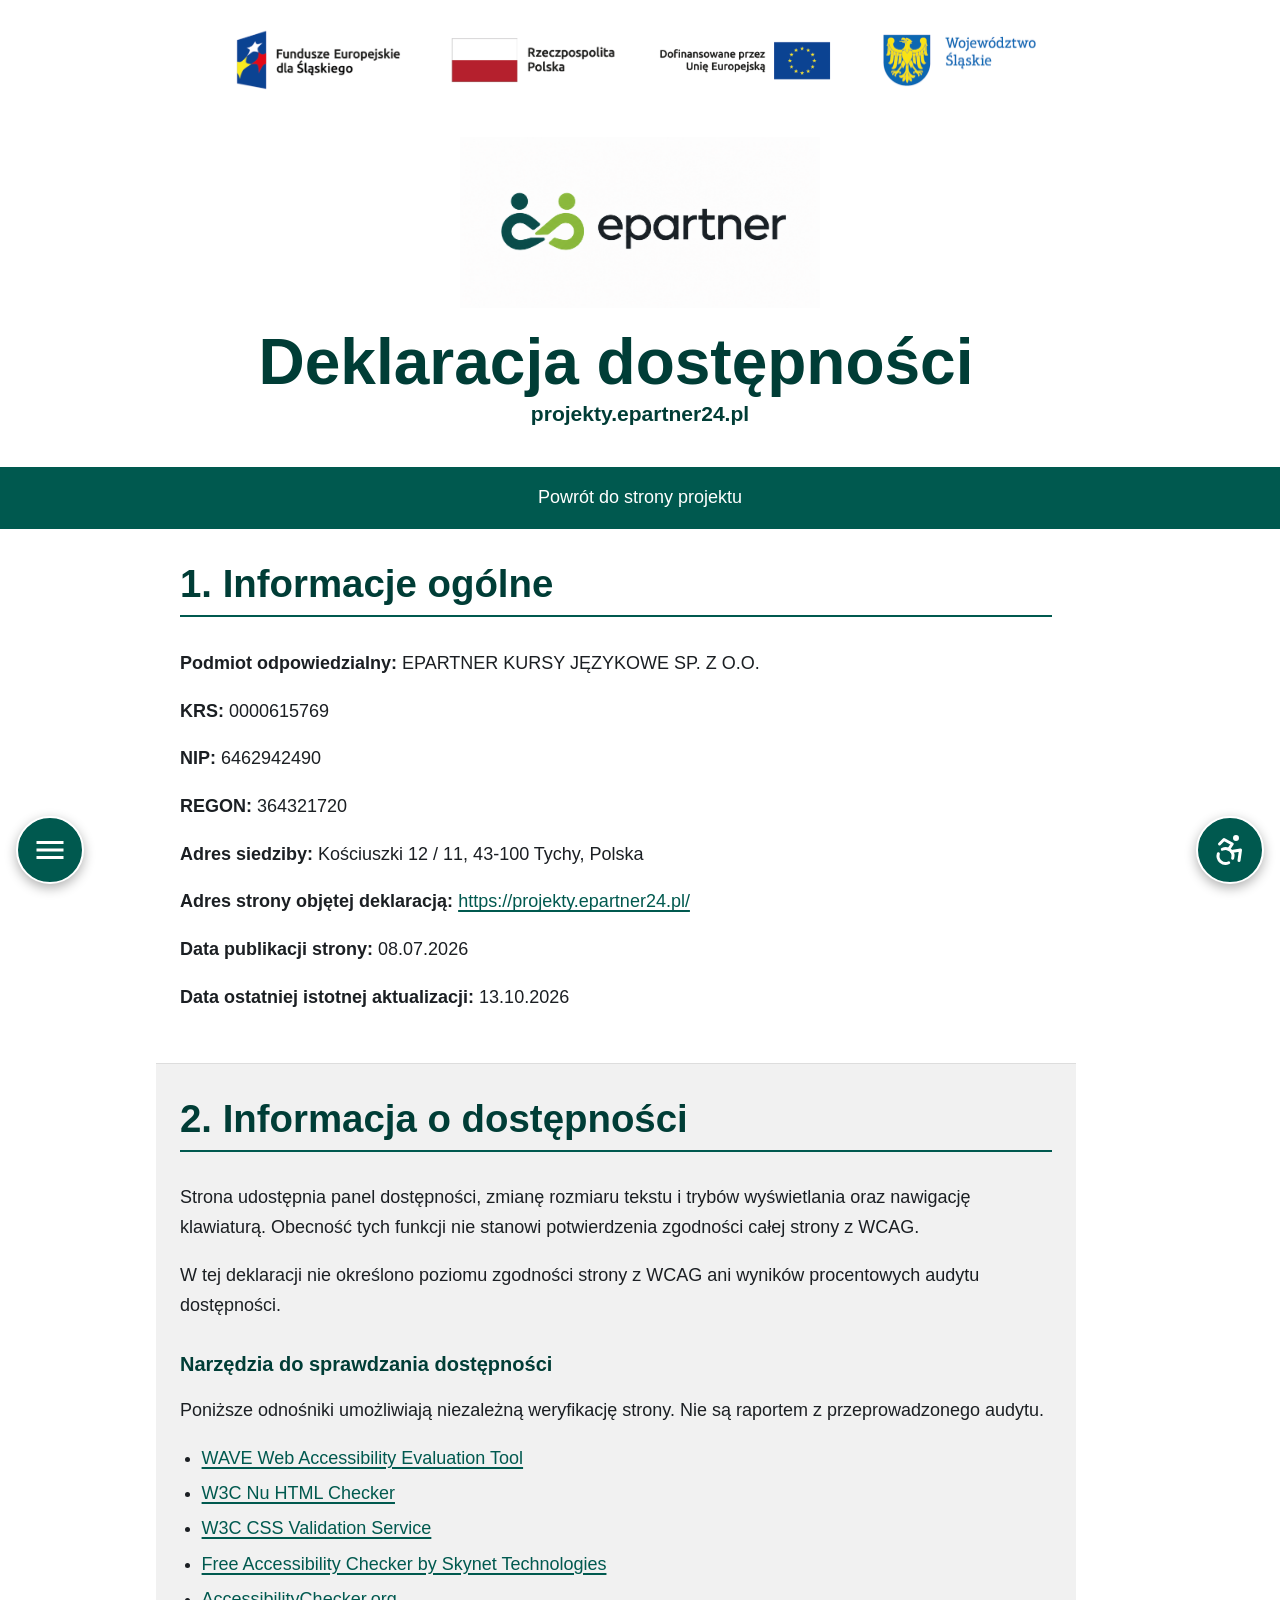
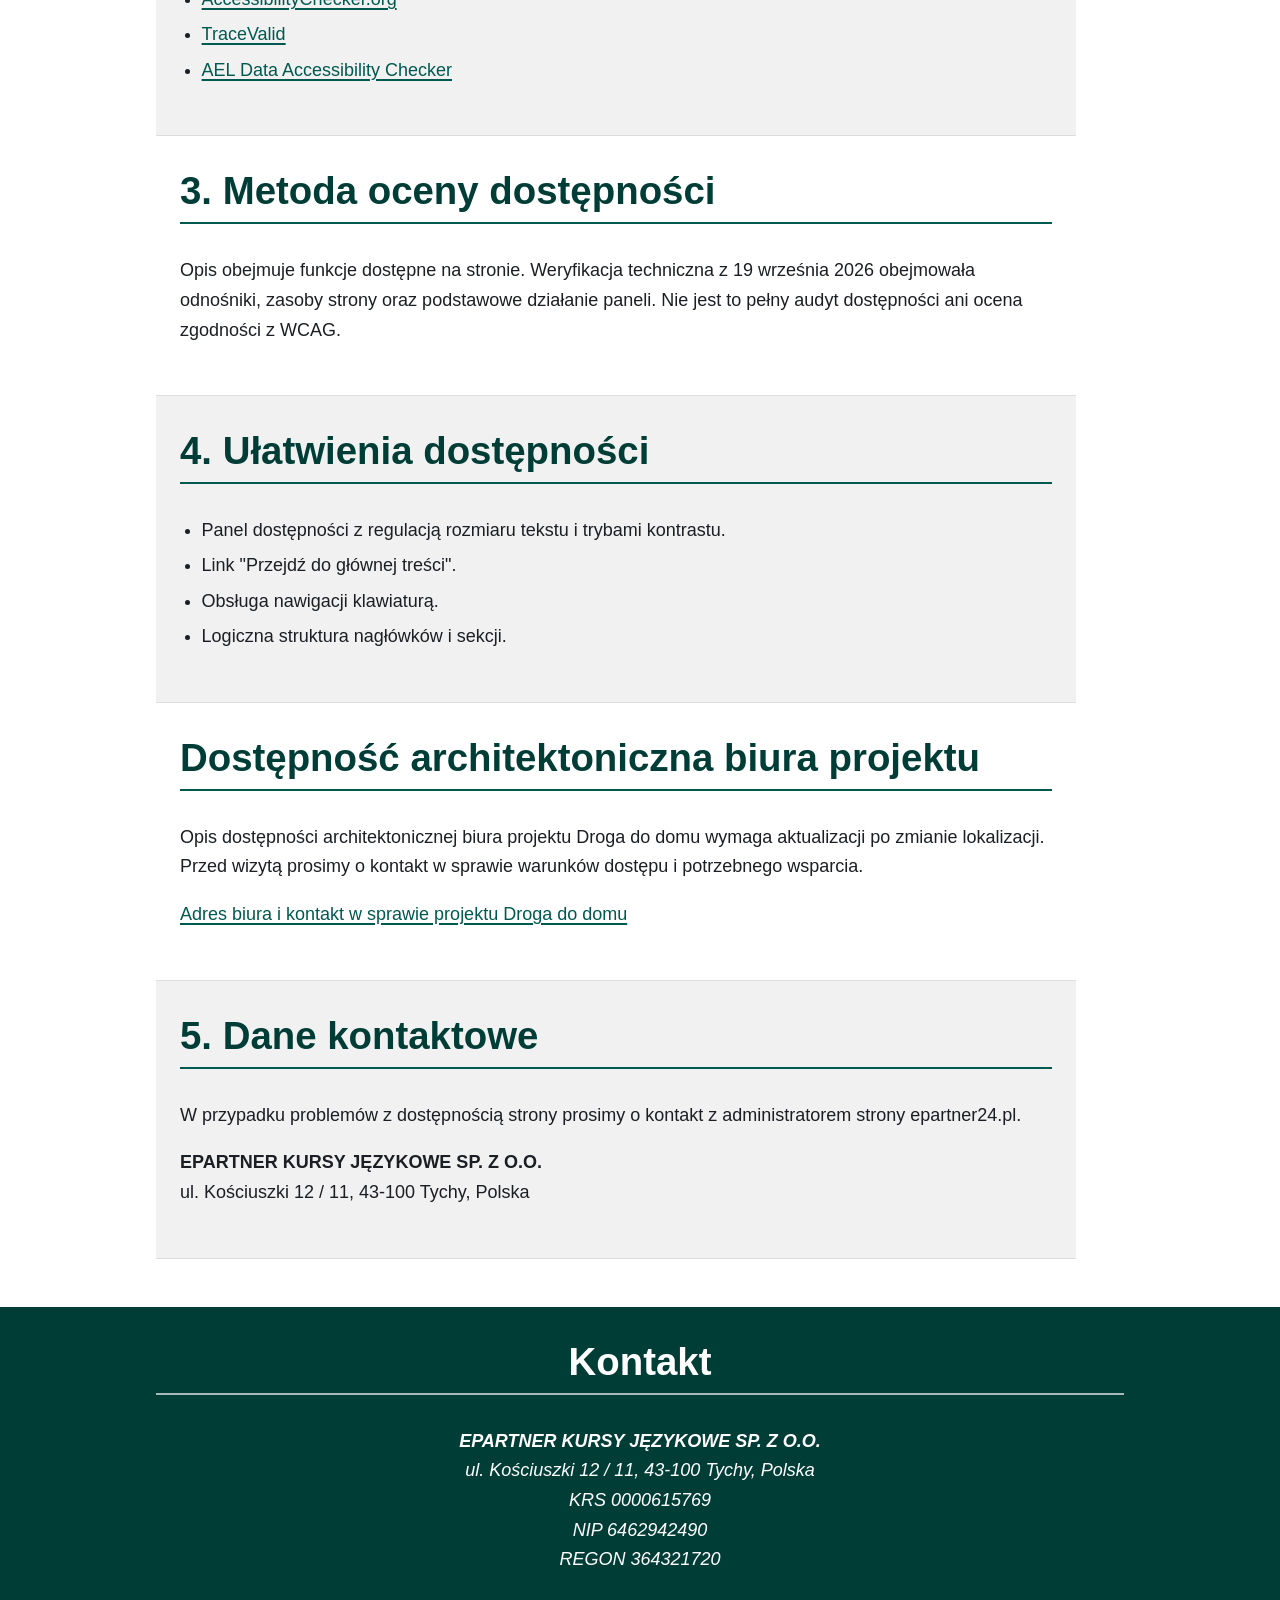
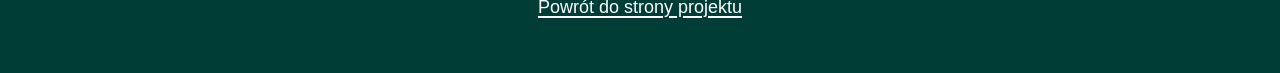
==== commit c4f65d58: "chore: sync Droga do domu from SCPIP" ====
--- a/pages/deklaracja-dostepnosci.html
+++ b/pages/deklaracja-dostepnosci.html
@@ -123,7 +123,7 @@
             <p><strong>Adres siedziby:</strong> Kościuszki 12 / 11, 43-100 Tychy, Polska</p>
             <p><strong>Adres strony objętej deklaracją:</strong> <a href="https://projekty.epartner24.pl/">https://projekty.epartner24.pl/</a></p>
             <p><strong>Data publikacji strony:</strong> <time datetime="2026-07-08">08.07.2026</time></p>
-            <p><strong>Data ostatniej istotnej aktualizacji:</strong> <time datetime="2026-09-19">19.09.2026</time></p>
+            <p><strong>Data ostatniej istotnej aktualizacji:</strong> <time datetime="2026-10-13">13.10.2026</time></p>
         </section>
 
         <section id="a11y-status" aria-labelledby="a11y-status-heading">
@@ -158,6 +158,12 @@
             </ul>
         </section>
 
+        <section id="a11y-biuro-projektu" aria-labelledby="a11y-biuro-projektu-heading">
+            <h2 id="a11y-biuro-projektu-heading">Dostępność architektoniczna biura projektu</h2>
+            <p>Opis dostępności architektonicznej biura projektu Droga do domu wymaga aktualizacji po zmianie lokalizacji. Przed wizytą prosimy o kontakt w sprawie warunków dostępu i potrzebnego wsparcia.</p>
+            <p><a href="../index.html#droga-do-domu">Adres biura i kontakt w sprawie projektu Droga do domu</a></p>
+        </section>
+
         <section id="a11y-kontakt" aria-labelledby="a11y-kontakt-heading">
             <h2 id="a11y-kontakt-heading">5. Dane kontaktowe</h2>
             <p>W przypadku problemów z dostępnością strony prosimy o kontakt z administratorem strony epartner24.pl.</p>
